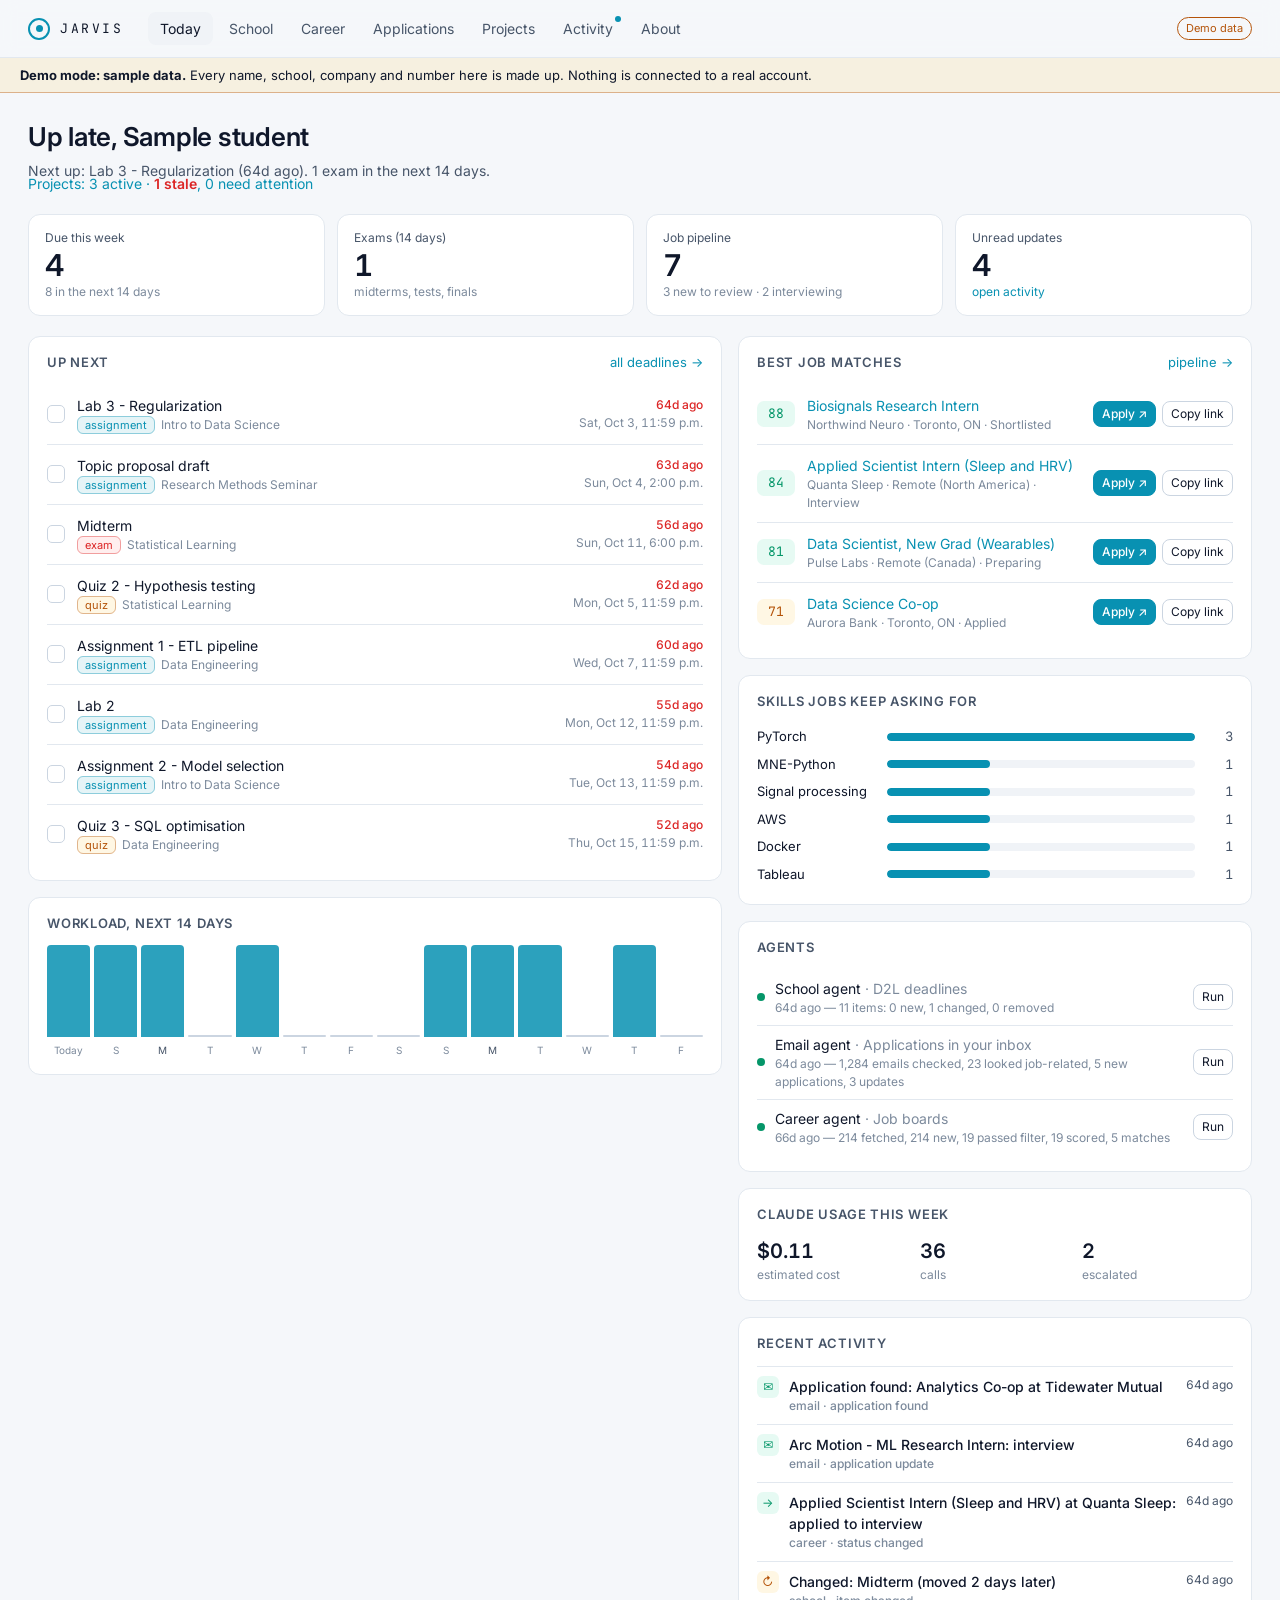
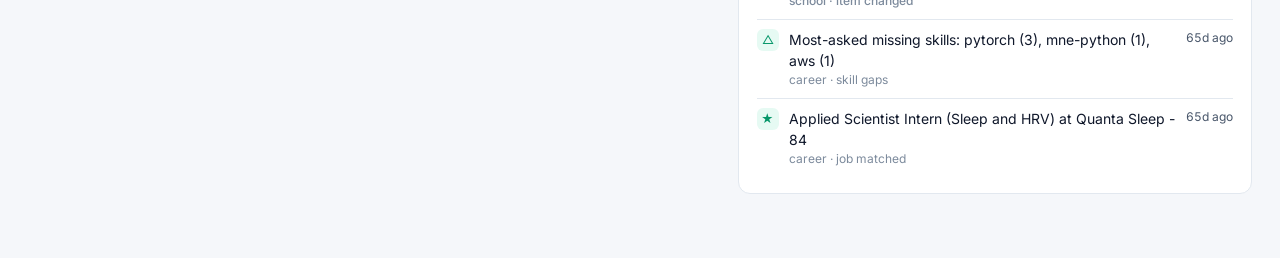
==== index.html @ 1d3941e2 "Update sample dashboard" ====
<!doctype html>
<html lang="en">
  <head>
    <meta charset="UTF-8" />
    <meta name="viewport" content="width=device-width, initial-scale=1.0" />
    <meta name="theme-color" content="#0b0f14" />
    <title>Jarvis</title>
    <link rel="icon" href="data:image/svg+xml,<svg xmlns='http://www.w3.org/2000/svg' viewBox='0 0 32 32'><circle cx='16' cy='16' r='11' fill='none' stroke='%2322d3ee' stroke-width='3'/><circle cx='16' cy='16' r='4' fill='%2322d3ee'/></svg>" />
    <link rel="preconnect" href="https://fonts.googleapis.com" />
    <link href="https://fonts.googleapis.com/css2?family=Inter:wght@400;500;600&family=JetBrains+Mono:wght@500&display=swap" rel="stylesheet" />
    <script type="module" crossorigin src="./assets/index-CRxg2Cxl.js"></script>
    <link rel="stylesheet" crossorigin href="./assets/index-DMYmzugY.css">
  </head>
  <body>
    <div id="root"></div>
  </body>
</html>
---- assets/index-DMYmzugY.css ----
:root{--bg: #0b0f14;--panel: #111821;--panel-2: #16202b;--line: #1f2b38;--line-strong: #2c3b4c;--ink: #e6edf3;--ink-2: #9fb0c2;--ink-3: #6b7d90;--accent: #22d3ee;--accent-ink: #0b0f14;--accent-soft: rgba(34, 211, 238, .12);--good: #34d399;--warn: #fbbf24;--bad: #f87171;--idea: #60a5fa;--proj-active: var(--good);--proj-paused: var(--warn);--proj-stale: var(--bad);--proj-idea: var(--idea);--proj-done: var(--ink-3);--hm0: var(--line);--hm1: color-mix(in srgb, var(--accent) 28%, var(--panel-2));--hm2: color-mix(in srgb, var(--accent) 50%, var(--panel-2));--hm3: color-mix(in srgb, var(--accent) 75%, var(--panel-2));--hm4: var(--accent);--good-soft: rgba(52, 211, 153, .12);--warn-soft: rgba(251, 191, 36, .12);--bad-soft: rgba(248, 113, 113, .12);--radius: 12px;--mono: "JetBrains Mono", ui-monospace, monospace;--series-openai: #3987e5;--series-xai: #d95926;--series-claude: #199e70;color-scheme:dark}@media (prefers-color-scheme: light){:root{--bg: #f5f7fa;--panel: #ffffff;--panel-2: #f0f3f7;--line: #e2e8ef;--line-strong: #cbd5e1;--ink: #0f172a;--ink-2: #475569;--ink-3: #7c8a9c;--accent: #0891b2;--accent-ink: #ffffff;--accent-soft: rgba(8, 145, 178, .1);--good: #059669;--warn: #b45309;--bad: #dc2626;--idea: #2563eb;--series-openai: #2a78d6;--series-xai: #eb6834;--series-claude: #1baf7a;color-scheme:light}}*{box-sizing:border-box}html,body{margin:0;background:var(--bg);color:var(--ink)}body{font:14px/1.5 Inter,system-ui,-apple-system,Segoe UI,sans-serif;-webkit-font-smoothing:antialiased}a{color:var(--accent);text-decoration:none}a:hover{text-decoration:underline}button{font:inherit;cursor:pointer}.topbar{position:sticky;top:0;z-index:10;display:flex;align-items:center;gap:24px;padding:12px 28px;background:color-mix(in srgb,var(--bg) 88%,transparent);-webkit-backdrop-filter:blur(8px);backdrop-filter:blur(8px);border-bottom:1px solid var(--line)}.brand{display:flex;align-items:center;gap:10px;font-family:var(--mono);letter-spacing:.2em;font-size:13px}.brand-core{width:22px;height:22px;border-radius:50%;border:2px solid var(--accent);display:grid;place-items:center}.brand-core:after{content:"";width:7px;height:7px;border-radius:50%;background:var(--accent)}.brand-core.busy{animation:pulse 1.1s ease-in-out infinite}@keyframes pulse{50%{box-shadow:0 0 0 6px var(--accent-soft)}}@media (prefers-reduced-motion: reduce){.brand-core.busy{animation:none}}.nav{display:flex;gap:4px}.nav button{background:none;border:0;color:var(--ink-2);padding:6px 12px;border-radius:8px;position:relative}.nav button:hover,.nav button.active{color:var(--ink);background:var(--panel-2)}.nav .dot{position:absolute;top:4px;right:4px;width:6px;height:6px;border-radius:50%;background:var(--accent)}.spacer{flex:1}.pill{font-size:11px;padding:2px 8px;border-radius:999px;border:1px solid var(--line-strong);color:var(--ink-2)}.pill.demo{border-color:var(--warn);color:var(--warn)}.btn{border:1px solid var(--line-strong);background:var(--panel);color:var(--ink);padding:6px 12px;border-radius:8px;display:inline-flex;align-items:center;gap:6px}.btn:hover{border-color:var(--accent)}.btn.primary{background:var(--accent);color:var(--accent-ink);border-color:var(--accent);font-weight:500}.btn:disabled{opacity:.5;cursor:progress}.btn.sm{padding:3px 8px;font-size:12px}main{max-width:1280px;margin:0 auto;padding:24px 28px 64px}.hello h1{font-size:26px;font-weight:600;margin:0;letter-spacing:-.01em}.hello p{margin:4px 0 0;color:var(--ink-2)}.stats{display:grid;grid-template-columns:repeat(4,1fr);gap:12px;margin:20px 0}.grid{display:grid;grid-template-columns:minmax(0,1.35fr) minmax(0,1fr);gap:16px;align-items:start}.col{display:flex;flex-direction:column;gap:16px}.card{background:var(--panel);border:1px solid var(--line);border-radius:var(--radius);padding:16px 18px}.card h2{font-size:13px;font-weight:600;margin:0 0 12px;color:var(--ink-2);text-transform:uppercase;letter-spacing:.06em;display:flex;align-items:center;gap:8px}.card h2 .right{margin-left:auto;text-transform:none;letter-spacing:0;font-weight:400}.stat{padding:14px 16px}.stat .label{color:var(--ink-2);font-size:12px}.stat .value{font-size:30px;font-weight:600;letter-spacing:-.02em;line-height:1.2;font-variant-numeric:tabular-nums}.stat .sub{color:var(--ink-3);font-size:12px}.usage{display:grid;grid-template-columns:repeat(3,1fr);gap:12px}.usage .value{font-size:20px;font-weight:600;font-variant-numeric:tabular-nums}.usage .label,.usage+.sub{color:var(--ink-3);font-size:12px}.usage+.sub{margin-top:8px}.list{display:flex;flex-direction:column}.row{display:flex;align-items:center;gap:12px;padding:10px 0;border-top:1px solid var(--line)}.row:first-child{border-top:0}.row .main{flex:1;min-width:0}.row .title{white-space:nowrap;overflow:hidden;text-overflow:ellipsis}.row .meta{color:var(--ink-3);font-size:12px}.row.done .title{text-decoration:line-through;color:var(--ink-3)}.when{text-align:right;font-size:12px;color:var(--ink-2);white-space:nowrap;font-variant-numeric:tabular-nums}.when.today,.when.overdue{color:var(--bad);font-weight:500}.when.soon{color:var(--warn)}.badge{font-size:11px;padding:1px 7px;border-radius:6px;background:var(--panel-2);color:var(--ink-2);border:1px solid var(--line);white-space:nowrap}.badge.k-exam{color:var(--bad);border-color:color-mix(in srgb,var(--bad) 40%,transparent);background:var(--bad-soft)}.badge.k-quiz{color:var(--warn);border-color:color-mix(in srgb,var(--warn) 40%,transparent);background:var(--warn-soft)}.badge.k-released{color:var(--ink-2);border-style:dashed}.badge.k-assignment{color:var(--accent);border-color:color-mix(in srgb,var(--accent) 40%,transparent);background:var(--accent-soft)}.check{width:18px;height:18px;border-radius:5px;border:1.5px solid var(--line-strong);background:none;display:grid;place-items:center;padding:0;color:var(--accent-ink);flex:none}.check.on{background:var(--accent);border-color:var(--accent)}.check.on:after{content:"✓";font-size:12px;line-height:1}.score{font-family:var(--mono);font-size:13px;width:38px;height:26px;border-radius:7px;display:grid;place-items:center;flex:none}.score.hi{background:var(--good-soft);color:var(--good)}.score.mid{background:var(--warn-soft);color:var(--warn)}.score.lo{background:var(--panel-2);color:var(--ink-3)}.empty{color:var(--ink-3);padding:12px 0;font-size:13px}.load{display:grid;grid-template-columns:repeat(14,1fr);gap:4px;align-items:end;height:92px}.load .bar-wrap{position:relative;height:100%;display:flex;flex-direction:column;justify-content:flex-end;align-items:stretch}.load .bar{background:var(--accent);border-radius:4px 4px 0 0;min-height:0;opacity:.85}.load .bar-wrap:hover .bar{opacity:1}.load .zero{height:2px;background:var(--line-strong);border-radius:2px}.load-axis{display:grid;grid-template-columns:repeat(14,1fr);gap:4px;margin-top:6px;font-size:10px;color:var(--ink-3);text-align:center}.load-axis .wk{color:var(--ink-2)}.tip{position:absolute;bottom:calc(100% + 6px);left:50%;transform:translate(-50%);background:var(--ink);color:var(--bg);font-size:11px;padding:3px 7px;border-radius:6px;white-space:nowrap;pointer-events:none;opacity:0;transition:opacity .1s;z-index:5}.bar-wrap:hover .tip,.hbar:hover .tip{opacity:1}.hbar{position:relative;display:grid;grid-template-columns:120px 1fr 28px;align-items:center;gap:10px;padding:4px 0;font-size:13px}.hbar .name{color:var(--ink);overflow:hidden;text-overflow:ellipsis;white-space:nowrap}.hbar .track{height:8px;background:var(--panel-2);border-radius:4px;overflow:hidden}.hbar .fill{height:100%;background:var(--accent);border-radius:4px}.hbar .n{color:var(--ink-2);text-align:right;font-variant-numeric:tabular-nums}.agent{display:flex;align-items:center;gap:10px;padding:8px 0;border-top:1px solid var(--line)}.agent:first-of-type{border-top:0}.status-dot{width:8px;height:8px;border-radius:50%;flex:none}.status-dot.ok{background:var(--good)}.status-dot.fail{background:var(--bad)}.status-dot.never{background:var(--ink-3)}.setup li{margin:6px 0;color:var(--ink-2)}.setup li.ok{color:var(--ink-3);text-decoration:line-through}.setup code,code{font-family:var(--mono);font-size:12px;background:var(--panel-2);padding:1px 5px;border-radius:5px}.event{display:grid;grid-template-columns:22px 1fr auto;gap:10px;align-items:start;padding:9px 0;border-top:1px solid var(--line)}.event:first-child{border-top:0}.event .ico{width:22px;height:22px;border-radius:6px;display:grid;place-items:center;font-size:12px;background:var(--panel-2);color:var(--ink-2)}.event .ico.school{color:var(--accent);background:var(--accent-soft)}.event .ico.career{color:var(--good);background:var(--good-soft)}.event .ico.warn{color:var(--warn);background:var(--warn-soft)}.event.unread .text{font-weight:500}.event .text{min-width:0}.event .sub{color:var(--ink-3);font-size:12px}.toolbar{display:flex;align-items:center;gap:8px;margin-bottom:16px;flex-wrap:wrap}.chip{border:1px solid var(--line-strong);background:none;color:var(--ink-2);border-radius:999px;padding:3px 10px;font-size:12px}.chip.on{background:var(--accent-soft);color:var(--accent);border-color:var(--accent)}.week{margin-bottom:18px}.code{font-size:11px;font-weight:600;font-variant-numeric:tabular-nums;color:var(--ink-2);background:var(--panel-2);border:1px solid var(--line);border-radius:5px;padding:0 5px;margin-right:6px;vertical-align:1px}.course h3{font-size:15px;font-weight:600;margin:0;color:var(--ink)}.course .subtitle{color:var(--ink-3);font-size:12px;margin:0 0 8px}.course,.campus,.settings{margin-bottom:16px}.course-head{display:flex;align-items:flex-start;justify-content:space-between;gap:12px}.course-stats{text-align:right;font-size:12px;color:var(--ink-2);font-variant-numeric:tabular-nums;white-space:nowrap}.course-stats b{color:var(--ink);font-size:14px}.course h4{font-size:11px;font-weight:600;text-transform:uppercase;letter-spacing:.06em;color:var(--ink-3);margin:14px 0 2px}.muted{color:var(--ink-3)}.syllabus{font-size:12px;margin:8px 0 4px;display:flex;flex-direction:column;gap:6px}.syllabus .components{display:flex;flex-wrap:wrap;gap:6px}.comp{border:1px solid var(--line);border-radius:6px;padding:1px 7px;color:var(--ink-2);font-variant-numeric:tabular-nums}.comp.ok{color:var(--good);border-color:color-mix(in srgb,var(--good) 35%,transparent)}.comp.warn{color:var(--warn);border-color:color-mix(in srgb,var(--warn) 40%,transparent);background:var(--warn-soft)}.syllabus.missing{flex-direction:row;flex-wrap:wrap;align-items:center;justify-content:space-between;gap:8px;padding:8px 10px;border:1px dashed var(--line-strong);border-radius:8px;color:var(--ink-2)}.syllabus .actions{display:flex;flex-wrap:wrap;gap:6px;align-items:center}.syllabus .actions.pick{flex:1 1 100%}.syllabus .actions input{flex:1;min-width:0;padding:4px 8px;border:1px solid var(--line-strong);border-radius:6px;background:var(--panel);color:var(--ink);font:inherit}.collapse{background:none;border:0;padding:0;color:var(--ink-2);font-size:13px;font-weight:600;text-transform:uppercase;letter-spacing:.06em;cursor:pointer;display:flex;gap:8px;align-items:center;width:100%;text-align:left}.collapse .count{text-transform:none;letter-spacing:0;font-weight:400;color:var(--ink-3);margin-left:auto}.campus .list{margin-top:10px}.setting-row{display:flex;align-items:center;gap:12px;padding:6px 0;border-top:1px solid var(--line);font-size:13px}.setting-row:first-of-type{border-top:0}.setting-row .name{flex:1;min-width:0;overflow:hidden;text-overflow:ellipsis;white-space:nowrap}.setting-row select{background:var(--panel);color:var(--ink);border:1px solid var(--line-strong);border-radius:6px;padding:2px 4px;font:inherit}.course .progress{color:var(--ink-2);font-size:12px;margin:-4px 0 8px;font-variant-numeric:tabular-nums}.weight{font-size:11px;font-weight:600;color:var(--ink-2);font-variant-numeric:tabular-nums;margin-left:4px}.graded{font-size:11px;color:var(--good);font-weight:600;margin-left:6px;font-variant-numeric:tabular-nums}button.link{background:none;border:0;padding:0;margin-left:8px;color:var(--accent);font-size:12px;cursor:pointer}.grade-editor{display:flex;flex-wrap:wrap;align-items:center;gap:8px 12px;margin-top:8px;font-size:12px;color:var(--ink-2)}.grade-editor input[inputmode]{width:56px;padding:2px 6px;border:1px solid var(--line-strong);border-radius:6px;background:var(--panel);color:var(--ink);font:inherit}.row.editing .title{white-space:normal}.week h3{font-size:12px;font-weight:600;color:var(--ink-3);text-transform:uppercase;letter-spacing:.06em;margin:0 0 6px}.board{display:grid;grid-auto-flow:column;grid-auto-columns:minmax(200px,1fr);gap:10px;overflow-x:auto;padding-bottom:8px}main.wide{max-width:1480px}.lane{background:var(--panel);border:1px solid var(--line);border-radius:var(--radius);padding:10px;min-height:240px;display:flex;flex-direction:column;gap:8px}.lane.over{border-color:var(--accent);background:var(--accent-soft)}.lane h3{margin:2px 4px 4px;font-size:12px;text-transform:uppercase;letter-spacing:.06em;color:var(--ink-2);display:flex;justify-content:space-between}.jcard{background:var(--panel-2);border:1px solid var(--line);border-radius:10px;padding:10px 12px;cursor:grab}.jcard:hover{border-color:var(--line-strong)}.jcard.dragging{opacity:.4}.jcard .top{display:flex;gap:10px;align-items:flex-start}.jcard .t{font-weight:500;line-height:1.3}.jcard .c{color:var(--ink-2);font-size:12px}.jcard .why{color:var(--ink-2);font-size:12px;margin:8px 0 6px}.skills{display:flex;flex-wrap:wrap;gap:4px}.skill{font-size:11px;padding:1px 6px;border-radius:5px}.skill.have{background:var(--good-soft);color:var(--good)}.skill.miss{background:var(--bad-soft);color:var(--bad)}.jcard select{margin-top:8px;width:100%;background:var(--panel);color:var(--ink);border:1px solid var(--line);border-radius:6px;padding:3px 6px;font:inherit;font-size:12px}.fit{font-size:11px;color:var(--ink-3)}.scout-grid{display:grid;grid-template-columns:repeat(auto-fill,minmax(280px,1fr));gap:12px}.scard{background:var(--panel-2);border:1px solid var(--line);border-radius:10px;padding:12px 14px;display:flex;flex-direction:column;gap:8px}.scard .top{display:flex;gap:10px;align-items:flex-start}.scard .t{font-weight:500;line-height:1.3}.scard .c,.scard .why{color:var(--ink-2);font-size:12px}.s-facts{display:flex;flex-direction:column;gap:2px;font-size:12px;color:var(--ink-3)}.s-proscons{display:flex;flex-wrap:wrap;gap:4px}.effort{font-size:11px;padding:1px 6px;border-radius:5px;background:var(--panel);border:1px solid var(--line);width:fit-content}.s-actions{display:flex;gap:6px;flex-wrap:wrap;margin-top:2px}.applied-note{font-size:12px;color:var(--warn);background:var(--warn-soft);border-radius:6px;padding:4px 8px;margin:2px 0}.jcard-actions{display:flex;gap:6px;flex-wrap:wrap;margin-top:4px}.link-actions{display:flex;gap:6px;flex-shrink:0}.row .link-actions{margin-left:auto}.jcard .link-actions,.scard .link-actions{margin-top:8px;width:100%}.toast{position:fixed;bottom:20px;right:20px;background:var(--panel);border:1px solid var(--line-strong);border-left:3px solid var(--accent);padding:10px 14px;border-radius:10px;max-width:380px;font-size:13px;box-shadow:0 10px 30px #00000059;z-index:50}.toast.err{border-left-color:var(--bad)}@media (max-width: 1000px){.grid{grid-template-columns:minmax(0,1fr)}.stats{grid-template-columns:repeat(2,1fr)}}@media (max-width: 640px){.topbar{padding:10px 16px;gap:12px;flex-wrap:wrap}.nav{order:3;width:100%;flex-wrap:wrap;row-gap:4px}.nav button{padding:6px 9px;font-size:13px}main{padding:16px}.course-head{flex-direction:column;gap:4px}.course-stats{text-align:left;display:flex;gap:12px;flex-wrap:wrap}.row .title{white-space:normal;overflow-wrap:anywhere}.when{font-size:11px}.hbar{grid-template-columns:90px 1fr 24px}.row{flex-wrap:wrap}.row .link-actions{margin-left:0;width:100%}.dev-chat{height:56vh}.dev-chat-msg{max-width:88%}.dev-chat-input{flex-direction:column;align-items:stretch}}.badge.st-applied{color:var(--ink-2)}.badge.st-interview,.badge.st-offer{color:var(--good);background:var(--good-soft);border-color:color-mix(in srgb,var(--good) 40%,transparent)}.badge.st-rejected{color:var(--bad);background:var(--bad-soft);border-color:color-mix(in srgb,var(--bad) 40%,transparent)}.badge.st-assessment,.badge.st-pending{color:var(--warn);background:var(--warn-soft);border-color:color-mix(in srgb,var(--warn) 40%,transparent)}.badge.st-in_progress{color:var(--accent);background:var(--accent-soft);border-color:color-mix(in srgb,var(--accent) 40%,transparent)}.badge.st-done{color:var(--good);background:var(--good-soft);border-color:color-mix(in srgb,var(--good) 40%,transparent)}.badge.st-declined{color:var(--ink-3);border-style:dashed}.dev-chat-notice{border-color:var(--warn);margin-bottom:16px}.dev-chat-notice h2{color:var(--warn);text-transform:none;letter-spacing:0;font-size:15px}.dev-chat-notice p{margin:6px 0 0}.dev-chat{display:flex;flex-direction:column;height:62vh;min-height:360px}.dev-chat-history{flex:1;overflow-y:auto;display:flex;flex-direction:column;gap:12px;padding:2px 2px 10px}.dev-chat-msg{align-self:flex-end;max-width:min(70%,640px);display:flex;flex-direction:column;gap:4px;align-items:flex-end}.dev-chat-bubble{background:var(--accent-soft);border:1px solid color-mix(in srgb,var(--accent) 35%,transparent);border-radius:12px 12px 2px;padding:10px 14px;white-space:pre-wrap;overflow-wrap:anywhere}.dev-chat-meta{display:flex;gap:8px;align-items:center;font-size:11px;color:var(--ink-3)}.dev-chat-resolution{font-style:italic}.dev-chat-resolution code{font-style:normal;background:var(--panel-2);border-radius:4px;padding:0 4px}.dev-chat-input{display:flex;gap:8px;align-items:flex-end;border-top:1px solid var(--line);padding-top:12px;margin-top:8px}.dev-chat-input textarea{flex:1;resize:vertical;background:var(--panel-2);color:var(--ink);border:1px solid var(--line-strong);border-radius:8px;padding:10px 12px;font:inherit;min-height:44px}.dev-chat-input textarea:focus{outline:none;border-color:var(--accent)}.tag-email{font-size:11px;color:var(--ink-3)}.ai-usage-stats{grid-template-columns:repeat(auto-fit,minmax(160px,1fr))}.ai-usage-notice{border-color:var(--line-strong);color:var(--ink-2);font-size:13px;margin-bottom:16px}.ai-usage-notice b{color:var(--ink)}.budget-track{position:relative;height:10px;background:var(--panel-2);border-radius:5px;overflow:visible}.budget-fill{height:100%;border-radius:5px;transition:width .2s}.budget-fill.good{background:var(--good)}.budget-fill.warn{background:var(--warn)}.budget-fill.bad{background:var(--bad)}.budget-warn-mark{position:absolute;top:-3px;bottom:-3px;width:2px;background:var(--ink-3)}.budget-row{display:flex;justify-content:space-between;align-items:center;margin-top:10px;font-size:13px}.usage-chart-clip{overflow-x:hidden;padding-top:32px;margin-top:-32px}.usage-chart{display:grid;grid-template-columns:repeat(30,1fr);gap:2px;align-items:end;height:92px}.usage-chart .bar-wrap{position:relative;height:100%;display:flex;flex-direction:column;justify-content:flex-end;align-items:stretch}.usage-chart .bar{background:var(--accent);border-radius:2px 2px 0 0;min-height:0;opacity:.85}.usage-chart .bar-wrap:hover .bar{opacity:1}.usage-chart .zero{height:2px;background:var(--line-strong);border-radius:2px}.usage-chart-axis{display:flex;justify-content:space-between;margin-top:6px;font-size:10px;color:var(--ink-3)}.usage-table{width:100%;border-collapse:collapse;font-size:13px}.usage-table th{text-align:left;font-weight:500;color:var(--ink-3);font-size:11px;text-transform:uppercase;letter-spacing:.04em;padding:0 8px 6px 0;border-bottom:1px solid var(--line)}.usage-table th:not(:first-child),.usage-table td:not(:first-child){text-align:right}.usage-table td{padding:7px 8px 7px 0;border-bottom:1px solid var(--line);font-variant-numeric:tabular-nums}.usage-table tr:last-child td{border-bottom:none}.ai-lab-notice{border-color:var(--line-strong);margin-bottom:16px}.ai-lab-notice h2{color:var(--ink);text-transform:none;letter-spacing:0;font-size:15px}.ai-lab-notice p{margin:6px 0 0;color:var(--ink-2)}.ai-lab-providers{margin-bottom:16px}.ai-lab-provider-row{display:flex;gap:8px;flex-wrap:wrap}.ai-lab-provider-pill{display:flex;align-items:center;gap:2px;background:var(--panel-2);color:var(--ink);border:1px solid var(--line-strong);border-radius:999px;padding:6px 12px;font:inherit;font-size:13px;cursor:pointer}.ai-lab-provider-pill:hover:not(.disabled){border-color:var(--pill-color, var(--accent))}.ai-lab-provider-pill.active{border-color:var(--pill-color, var(--accent));background:color-mix(in srgb,var(--pill-color, var(--accent)) 14%,var(--panel-2))}.ai-lab-provider-pill.disabled{opacity:.55;cursor:not-allowed}.ai-lab-chat{display:flex;flex-direction:column;height:58vh;min-height:360px}.ai-lab-history{flex:1;overflow-y:auto;display:flex;flex-direction:column;gap:14px;padding:2px 2px 10px}.ai-lab-turn{display:flex;flex-direction:column;gap:8px}.ai-lab-msg{max-width:min(78%,680px);display:flex;flex-direction:column;gap:4px}.ai-lab-msg.user{align-self:flex-end;align-items:flex-end}.ai-lab-msg.assistant{align-self:flex-start;align-items:flex-start}.ai-lab-msg-label{display:flex;align-items:center;font-size:11px;color:var(--ink-3)}.ai-lab-bubble{border-radius:12px;padding:10px 14px;white-space:pre-wrap;overflow-wrap:anywhere;font-size:13px}.ai-lab-msg.user .ai-lab-bubble{background:var(--accent-soft);border:1px solid color-mix(in srgb,var(--accent) 35%,transparent);border-radius:12px 12px 2px}.ai-lab-msg.assistant .ai-lab-bubble{background:var(--panel-2);border:1px solid var(--line);border-radius:12px 12px 12px 2px}.ai-lab-bubble.pending{color:var(--ink-3);font-style:italic}.ai-lab-bubble.error{color:var(--bad);background:var(--bad-soft);border-color:color-mix(in srgb,var(--bad) 40%,transparent)}.ai-lab-input{display:flex;gap:8px;align-items:flex-end;border-top:1px solid var(--line);padding-top:12px;margin-top:8px}.ai-lab-input textarea{flex:1;resize:vertical;background:var(--panel-2);color:var(--ink);border:1px solid var(--line-strong);border-radius:8px;padding:10px 12px;font:inherit;min-height:44px}.ai-lab-input textarea:focus{outline:none;border-color:var(--accent)}.ai-lab-input textarea:disabled{opacity:.6}.ai-lab-input-actions{display:flex;flex-direction:column;gap:6px}@media (max-width: 640px){.ai-lab-chat{height:56vh}.ai-lab-msg{max-width:92%}.ai-lab-input{flex-direction:column;align-items:stretch}.ai-lab-provider-row{gap:6px}}.series-dot{display:inline-block;width:8px;height:8px;border-radius:50%;margin-right:7px}.projects-line{margin:-8px 0 16px;color:var(--ink-2);font-size:14px}.projects-line a{color:var(--accent)}.project-grid{display:grid;grid-template-columns:repeat(auto-fill,minmax(320px,1fr));gap:12px}.project{display:flex;flex-direction:column;gap:10px}.project.dim{opacity:.6}.project-head{display:flex;align-items:center;justify-content:space-between;gap:8px}.project-head h2{margin:0;text-transform:none;letter-spacing:0;font-size:16px;color:var(--ink)}.project-desc{margin:0;color:var(--ink-2);font-size:14px}.project-meta{display:flex;flex-wrap:wrap;gap:4px 12px;font-size:12px;color:var(--ink-3)}.project-commit{font-size:13px;color:var(--ink-2);font-style:italic;overflow-wrap:anywhere}.project-warnings{display:flex;flex-wrap:wrap;gap:6px}.project-warnings .pill.bad{border-color:var(--bad);color:var(--bad)}.project-warnings .pill.warn{border-color:var(--warn);color:var(--warn)}.project-tasks ol{margin:4px 0 0;padding-left:20px;font-size:14px}.project-tasks li{margin-bottom:4px}.project-controls{display:flex;flex-wrap:wrap;gap:12px;font-size:13px;color:var(--ink-2)}.project-controls select{margin-left:4px;background:var(--panel);color:var(--ink);border:1px solid var(--line-strong);border-radius:8px;padding:2px 6px}.project-actions{display:flex;flex-wrap:wrap;gap:8px;margin-top:auto}.project{border-left:4px solid var(--c, var(--line-strong))}.project[data-color=active],.project-detail[data-color=active]{--c: var(--proj-active)}.project[data-color=paused],.project-detail[data-color=paused]{--c: var(--proj-paused)}.project[data-color=stale],.project-detail[data-color=stale]{--c: var(--proj-stale)}.project[data-color=idea],.project-detail[data-color=idea]{--c: var(--proj-idea)}.project[data-color=done],.project-detail[data-color=done]{--c: var(--proj-done)}.pill.proj{color:var(--c, var(--ink-2));border-color:color-mix(in srgb,var(--c, var(--line-strong)) 45%,transparent);background:color-mix(in srgb,var(--c, var(--line-strong)) 12%,transparent)}.proj-active{--c: var(--proj-active)}.proj-paused{--c: var(--proj-paused)}.proj-stale{--c: var(--proj-stale)}.proj-idea{--c: var(--proj-idea)}.proj-done{--c: var(--proj-done)}.proj-stale-text{color:var(--proj-stale);font-weight:600}.project-badges{display:inline-flex;gap:6px;align-items:center;flex-wrap:wrap}.prio{font-size:11px;font-weight:700;padding:1px 7px;border-radius:6px;border:1px solid var(--line-strong);color:var(--ink-3)}.prio.p1{background:var(--accent);border-color:var(--accent);color:var(--accent-ink)}.prio.p2{color:var(--accent);border-color:color-mix(in srgb,var(--accent) 50%,transparent)}.project h2 a{color:var(--ink)}.project h2 a:hover{color:var(--accent)}.project{cursor:pointer}.project-detail{display:flex;flex-direction:column;gap:12px}.project-detail .back{align-self:flex-start}.detail-head{border-left:4px solid var(--c, var(--line-strong));display:flex;flex-direction:column;gap:10px}.detail-head h1{margin:0;font-size:24px;letter-spacing:-.01em}.detail-head .project-head{flex-wrap:wrap}.detail-path{display:flex;gap:8px;align-items:center;flex-wrap:wrap;font-size:12px;color:var(--ink-2)}.detail-path code{font-family:var(--mono);overflow-wrap:anywhere}.detail-tiles{grid-template-columns:repeat(4,1fr);margin:0}.stat .value.small{font-size:16px;font-weight:600}.detail-block{display:flex;flex-direction:column;gap:8px}.detail-block h2{margin:0;font-size:14px;text-transform:none;letter-spacing:0;color:var(--ink)}.detail-block .label{color:var(--ink-3);font-size:12px}.detail-two{display:grid;grid-template-columns:1fr 1fr;gap:12px}.detail-foot{text-align:center}.chart{width:100%;height:auto;display:block}.hm.l0{fill:var(--hm0);background:var(--hm0)}.hm.l1{fill:var(--hm1);background:var(--hm1)}.hm.l2{fill:var(--hm2);background:var(--hm2)}.hm.l3{fill:var(--hm3);background:var(--hm3)}.hm.l4{fill:var(--hm4);background:var(--hm4)}.heat-legend{display:flex;align-items:center;gap:3px}.heat-legend i{display:inline-block;width:10px;height:10px;border-radius:2px}.bar{fill:var(--accent)}.chart-axis{display:flex;justify-content:space-between;font-size:11px;color:var(--ink-3)}.hbars{list-style:none;padding:0;margin:0;display:flex;flex-direction:column;gap:6px}.hbars li{display:grid;grid-template-columns:minmax(0,1.4fr) 2fr auto;gap:8px;align-items:center;font-size:13px}.hbar-label{overflow:hidden;text-overflow:ellipsis;white-space:nowrap;font-family:var(--mono);font-size:12px;color:var(--ink-2)}.hbar-track{height:8px;background:var(--panel-2);border-radius:4px;overflow:hidden}.hbar-fill{display:block;height:100%;background:var(--accent);border-radius:4px}.hbar-num{font-size:12px;color:var(--ink-3);white-space:nowrap}.commit-list,.file-list{list-style:none;padding:0;margin:0}.commit-list li{padding:8px 0;border-top:1px solid var(--line)}.commit-list li:first-child{border-top:0}.commit-top{display:flex;justify-content:space-between;gap:8px;font-size:12px;color:var(--ink-3)}.commit-subject{font-size:14px;color:var(--ink);overflow-wrap:anywhere}.commit-files{font-size:12px;color:var(--ink-3);font-family:var(--mono);overflow-wrap:anywhere}.task-list{margin:0;padding-left:20px;font-size:14px}.task-list li{margin-bottom:4px}.file-list li{font-family:var(--mono);font-size:12px;padding:2px 0;overflow-wrap:anywhere}@media (max-width: 720px){.detail-tiles{grid-template-columns:repeat(2,1fr)}.detail-two{grid-template-columns:1fr}.hbars li{grid-template-columns:minmax(0,1fr) auto}.hbars .hbar-track{grid-column:1 / -1;grid-row:2}.detail-head h1{font-size:20px}}.heatmap,.weekly{max-width:640px}.sample-banner{background:var(--warn-soft);color:var(--ink);border-bottom:1px solid color-mix(in srgb,var(--warn) 40%,transparent);padding:8px 20px;font-size:13px;line-height:1.4}.about{display:flex;flex-direction:column;gap:14px;max-width:880px}.about-block{display:flex;flex-direction:column;gap:10px}.about-block h2{margin:6px 0 0;font-size:18px;color:var(--ink)}.about-block ul{margin:0;padding-left:20px;display:flex;flex-direction:column;gap:6px;color:var(--ink-2);font-size:14px}.about-grid{display:grid;grid-template-columns:repeat(2,1fr);gap:12px}.about-grid h3{margin:0 0 6px;font-size:15px;color:var(--ink)}.about-grid p{margin:0;color:var(--ink-2);font-size:14px;line-height:1.5}.arch{width:100%;max-width:480px;height:auto;display:block}.arch-box{fill:var(--panel-2);stroke:var(--line-strong);stroke-width:1}.arch-db{fill:var(--accent-soft);stroke:var(--accent)}.arch-title{fill:var(--ink);font-size:14px;font-weight:600;text-anchor:middle}.arch-sub{fill:var(--ink-3);font-size:11px;text-anchor:middle}.arch-line{fill:none;stroke:var(--ink-3);stroke-width:1.5}.arch-arrow{fill:var(--ink-3)}.about-foot{margin-top:6px}@media (max-width: 640px){.about-grid{grid-template-columns:1fr}.sample-banner{padding:8px 16px}}
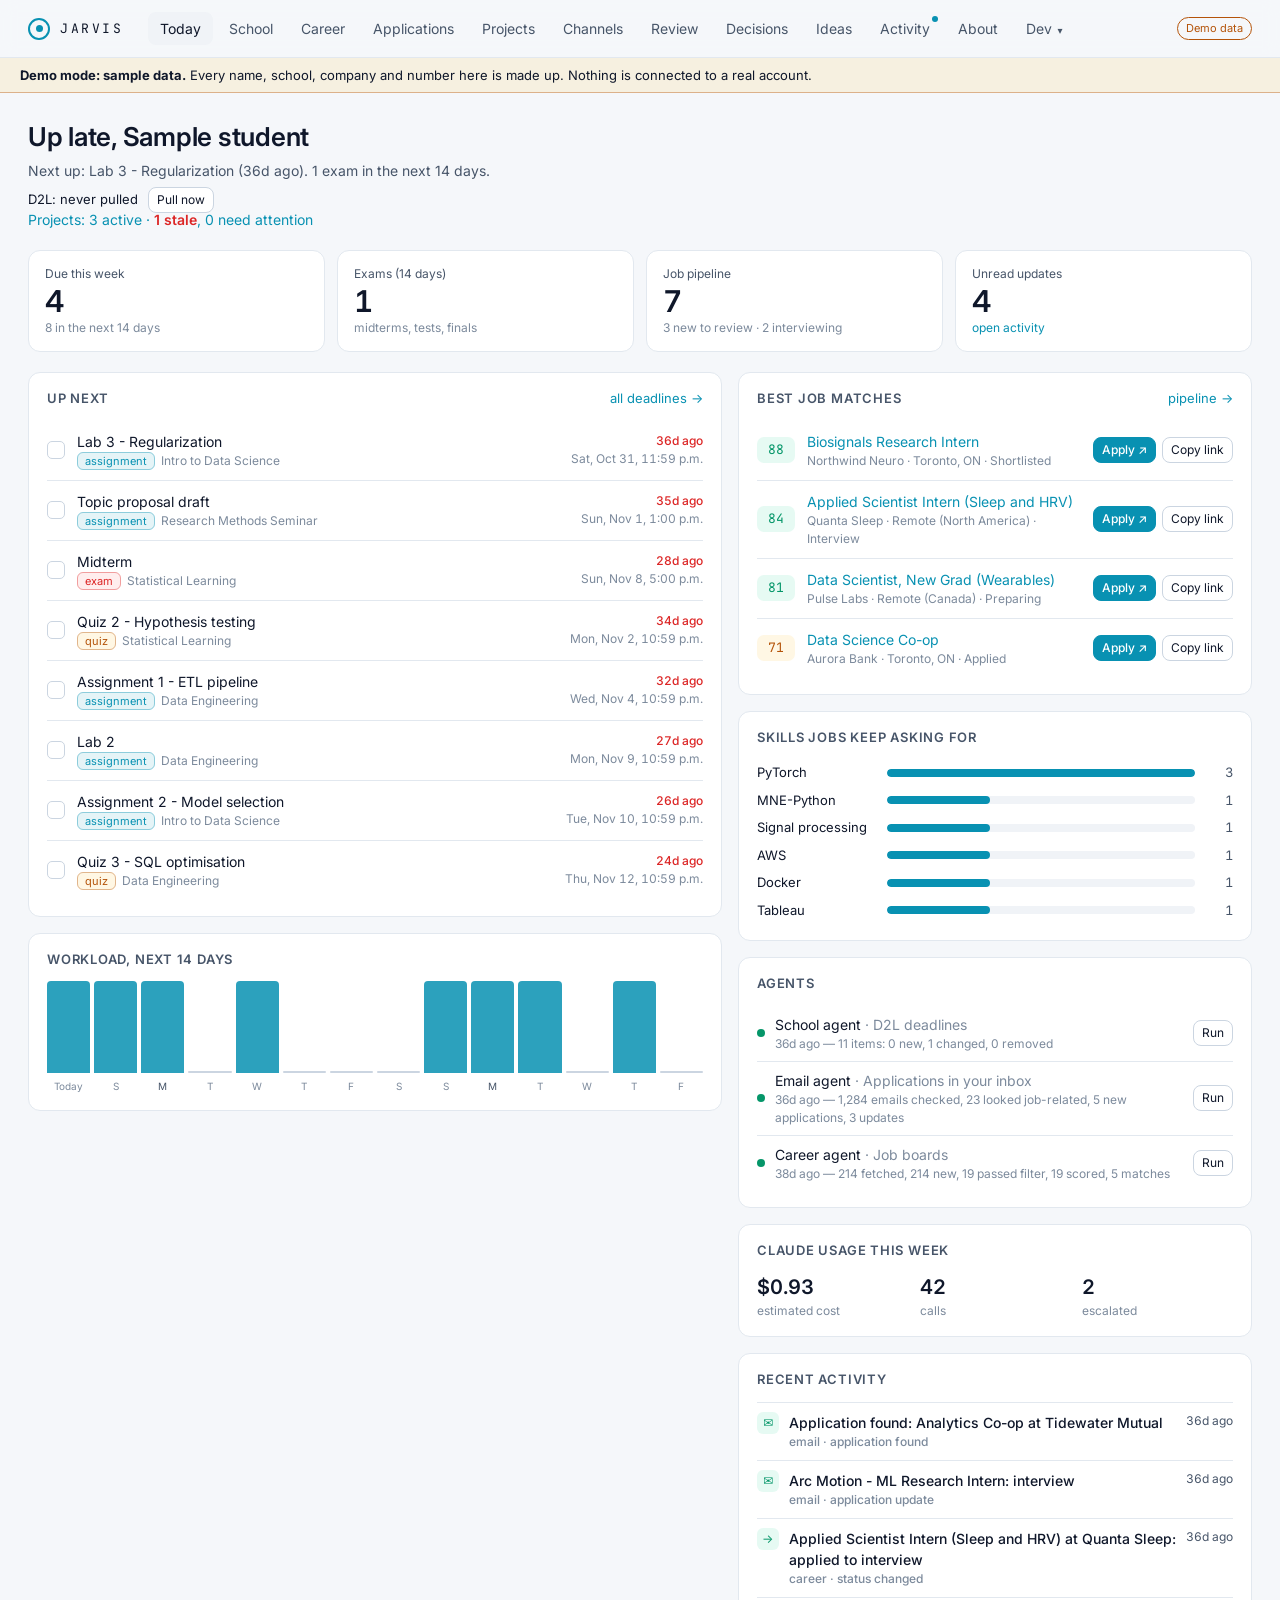
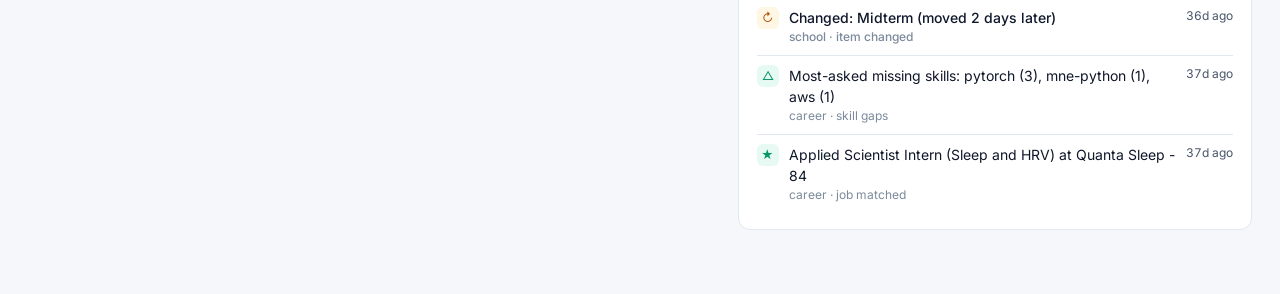
==== commit 934905ad: "Update sample dashboard" ====
--- a/index.html
+++ b/index.html
@@ -2,14 +2,19 @@
 <html lang="en">
   <head>
     <meta charset="UTF-8" />
-    <meta name="viewport" content="width=device-width, initial-scale=1.0" />
+    <meta name="viewport" content="width=device-width, initial-scale=1.0, viewport-fit=cover" />
     <meta name="theme-color" content="#0b0f14" />
+    <!-- "Add to Home Screen" on the iPhone: #training?app=1 opens the Training tab full screen (decision 054) -->
+    <meta name="apple-mobile-web-app-capable" content="yes" />
+    <meta name="mobile-web-app-capable" content="yes" />
+    <meta name="apple-mobile-web-app-status-bar-style" content="black-translucent" />
+    <meta name="apple-mobile-web-app-title" content="Jarvis" />
     <title>Jarvis</title>
     <link rel="icon" href="data:image/svg+xml,<svg xmlns='http://www.w3.org/2000/svg' viewBox='0 0 32 32'><circle cx='16' cy='16' r='11' fill='none' stroke='%2322d3ee' stroke-width='3'/><circle cx='16' cy='16' r='4' fill='%2322d3ee'/></svg>" />
     <link rel="preconnect" href="https://fonts.googleapis.com" />
     <link href="https://fonts.googleapis.com/css2?family=Inter:wght@400;500;600&family=JetBrains+Mono:wght@500&display=swap" rel="stylesheet" />
-    <script type="module" crossorigin src="./assets/index-CRxg2Cxl.js"></script>
-    <link rel="stylesheet" crossorigin href="./assets/index-DMYmzugY.css">
+    <script type="module" crossorigin src="./assets/index-C7lTIBGe.js"></script>
+    <link rel="stylesheet" crossorigin href="./assets/index-Dtv77wLU.css">
   </head>
   <body>
     <div id="root"></div>
--- a/assets/index-Dtv77wLU.css
+++ b/assets/index-Dtv77wLU.css
@@ -0,0 +1 @@
+@import"https://fonts.googleapis.com/css2?family=Fraunces:opsz,wght@9..144,500;9..144,650&family=JetBrains+Mono:wght@400;500&family=Source+Sans+3:wght@400;600;700&display=swap";.ds{--ds-bg: #f7f5f0;--ds-surface: #ffffff;--ds-surface-2: #f1ede5;--ds-fg: #22201c;--ds-muted: #6b655b;--ds-line: #e3ddd2;--ds-accent: #a3541c;--ds-accent-bg: #f6e6d8;--ds-accent-ink: #ffffff;--ds-good: #2f6b45;--ds-good-bg: #e6f2ea;--ds-bad: #9a3b32;--ds-bad-bg: #f8e9e6;--ds-warn: #8a6410;--ds-warn-bg: #f8efd6;--ds-code-bg: #f1ede5;--ds-display: "Fraunces", Georgia, serif;--ds-body: "Source Sans 3", system-ui, -apple-system, "Segoe UI", sans-serif;--ds-mono: "JetBrains Mono", ui-monospace, Consolas, monospace;--ds-radius: 8px;background:var(--ds-bg);color:var(--ds-fg);font-family:var(--ds-body);font-size:16px;line-height:1.5}@media (prefers-color-scheme: dark){:root:not([data-theme=light]) .ds{--ds-bg: #171512;--ds-surface: #211e1a;--ds-surface-2: #29251f;--ds-fg: #ece6dc;--ds-muted: #a39b8e;--ds-line: #38332c;--ds-accent: #e08a4c;--ds-accent-bg: #3a2818;--ds-accent-ink: #171512;--ds-good: #8fd3a5;--ds-good-bg: #1e3326;--ds-bad: #f0948a;--ds-bad-bg: #3a2220;--ds-warn: #e8c26a;--ds-warn-bg: #3a3018;--ds-code-bg: #12100e;color-scheme:dark}}:root[data-theme=dark] .ds{--ds-bg: #171512;--ds-surface: #211e1a;--ds-surface-2: #29251f;--ds-fg: #ece6dc;--ds-muted: #a39b8e;--ds-line: #38332c;--ds-accent: #e08a4c;--ds-accent-bg: #3a2818;--ds-accent-ink: #171512;--ds-good: #8fd3a5;--ds-good-bg: #1e3326;--ds-bad: #f0948a;--ds-bad-bg: #3a2220;--ds-warn: #e8c26a;--ds-warn-bg: #3a3018;--ds-code-bg: #12100e;color-scheme:dark}body.ds{margin:0}.ds *,.ds *:before,.ds *:after{box-sizing:border-box}.ds a{color:var(--ds-accent)}.ds h1{font-family:var(--ds-display);font-weight:650;font-size:2rem;line-height:1.15;margin:0;text-wrap:balance}.ds h2{font-family:var(--ds-display);font-weight:500;font-size:1.35rem;line-height:1.25;margin:28px 0 10px;text-wrap:balance}.ds h3{font-family:var(--ds-body);font-weight:700;font-size:1.05rem;margin:0}.ds code{font-family:var(--ds-mono);font-size:.85em}.ds-wrap{max-width:1100px;margin:0 auto;padding:32px max(16px,env(safe-area-inset-right,0px)) 64px max(16px,env(safe-area-inset-left,0px))}.ds-top{display:flex;justify-content:space-between;align-items:baseline;gap:12px;flex-wrap:wrap}.ds-crumb{color:var(--ds-muted);font-size:.9rem}.ds-lede{color:var(--ds-muted);max-width:70ch;margin:6px 0 14px}.ds-label{font-size:.72rem;letter-spacing:.08em;text-transform:uppercase;color:var(--ds-muted);font-weight:600}.ds-mono{font-family:var(--ds-mono)}.ds-num{font-family:var(--ds-mono);font-size:.9rem;color:var(--ds-accent);font-weight:500}.ds-meta{color:var(--ds-muted);font-size:.88rem}.ds-row{display:flex;gap:8px 14px;align-items:center;flex-wrap:wrap}.ds-scroll{overflow-x:auto}.ds .ds-rec,.ds .rec{background:var(--ds-surface);border:1px solid var(--ds-line);border-left:4px solid var(--ds-accent);border-radius:var(--ds-radius);padding:12px 16px;margin:12px 0}.ds .ds-rec b,.ds .rec b{color:var(--ds-accent)}.ds-pill{display:inline-block;font-size:.72rem;letter-spacing:.06em;text-transform:uppercase;font-weight:600;padding:2px 9px;border-radius:999px;white-space:nowrap;color:var(--ds-muted);background:var(--ds-surface-2)}.ds-pill.open{color:var(--ds-warn);background:var(--ds-warn-bg)}.ds-pill.picked,.ds-pill.approved,.ds-pill.ok{color:var(--ds-good);background:var(--ds-good-bg)}.ds-pill.accent{color:var(--ds-accent);background:var(--ds-accent-bg)}.ds-pill.warn{color:var(--ds-warn);background:var(--ds-warn-bg)}.ds-pill.bad{color:var(--ds-bad);background:var(--ds-bad-bg)}.ds .picked{border-radius:var(--ds-radius);padding:10px 16px;margin:12px 0;background:var(--ds-good-bg);border:1px solid color-mix(in srgb,var(--ds-good) 40%,transparent)}.ds .picked b{color:var(--ds-good)}.ds .picked.pending{background:transparent;border:1px dashed var(--ds-line);color:var(--ds-muted)}.ds .picked span,.ds .picked i{color:var(--ds-muted);font-size:.9rem}.ds .ds-grid,.ds .grid{display:grid;grid-template-columns:repeat(auto-fit,minmax(min(100%,280px),1fr));gap:14px}.ds .card,.ds .ds-card{background:var(--ds-surface);border:1px solid var(--ds-line);border-radius:var(--ds-radius);padding:16px;display:flex;flex-direction:column;gap:10px;min-width:0}.ds .card.recommended,.ds .ds-card.recommended{border-color:var(--ds-accent);box-shadow:0 0 0 1px var(--ds-accent)}.ds .ds-what{color:var(--ds-muted)}.ds ul,.ds ol{margin:0;padding-left:20px}.ds li{margin:3px 0}.ds .pros li::marker{color:var(--ds-good)}.ds .cons li::marker{color:var(--ds-bad)}.ds .pros:before,.ds .cons:before{display:block;margin-left:-20px;font-size:.72rem;letter-spacing:.08em;text-transform:uppercase;font-weight:600}.ds .pros:before{content:"Pros";color:var(--ds-good)}.ds .cons:before{content:"Cons";color:var(--ds-bad)}.ds .cost,.ds .ds-cost{font-size:.9rem;color:var(--ds-muted);border-top:1px solid var(--ds-line);padding-top:8px;margin-top:auto}.ds .ok{color:var(--ds-good)}.ds .warn{color:var(--ds-warn)}.ds .ds-evidence{background:var(--ds-surface-2);border-radius:var(--ds-radius);padding:12px 14px;font-size:.9rem;color:var(--ds-muted);display:flex;flex-direction:column;gap:6px}.ds .ds-evidence strong{color:var(--ds-fg)}.ds table{width:100%;border-collapse:collapse;font-size:.92rem}.ds th,.ds td{text-align:left;vertical-align:top;padding:9px 12px;border-bottom:1px solid var(--ds-line)}.ds th{font-size:.72rem;letter-spacing:.08em;text-transform:uppercase;color:var(--ds-muted);font-weight:600}.ds pre{background:var(--ds-code-bg);border:1px solid var(--ds-line);border-radius:var(--ds-radius);padding:10px 12px;overflow-x:auto;font:13px/1.45 var(--ds-mono);margin:0;white-space:pre-wrap}.ds-tags{display:flex;flex-wrap:wrap;gap:4px 6px}.ds-tag{font-family:var(--ds-mono);font-size:.8rem;padding:1px 6px;border-radius:3px;white-space:nowrap;background:var(--ds-surface-2);color:var(--ds-fg)}.ds-tag.new{background:var(--ds-good-bg);color:var(--ds-good)}.ds-tag.old{background:var(--ds-bad-bg);color:var(--ds-bad)}.ds-tag.kept{background:transparent;color:var(--ds-muted);border:1px solid var(--ds-line)}.ds-warnings{margin:0;padding:8px 12px 8px 28px;font-size:.9rem;color:var(--ds-warn);background:var(--ds-warn-bg);border-radius:var(--ds-radius)}.ds .ds-error{border-radius:var(--ds-radius);padding:10px 16px;margin:12px 0;color:var(--bad);background:var(--bad-soft);border:1px solid var(--bad);white-space:pre-wrap}.ds .warn:is(div){border-radius:var(--ds-radius);padding:10px 16px;margin:12px 0;color:var(--ds-warn);background:var(--ds-warn-bg)}.ds .ds-media{width:100%;border-radius:var(--ds-radius);background:#000;display:block}.ds video.ds-media{aspect-ratio:9 / 16;max-height:520px;object-fit:contain}.ds .ds-btn{font:600 .95rem var(--ds-body);padding:7px 16px;border-radius:var(--ds-radius);cursor:pointer;border:1px solid var(--ds-line);background:var(--ds-surface);color:var(--ds-fg)}.ds .ds-btn:hover{border-color:var(--ds-accent)}.ds .ds-btn.primary{background:var(--ds-accent);border-color:var(--ds-accent);color:var(--ds-accent-ink)}.ds .ds-btn:disabled{opacity:.5;cursor:default}.ds .ds-btn.ds-test{margin-left:auto;border-style:dashed;font-weight:500;font-size:.85rem;color:var(--ds-muted, inherit)}.ds .ds-actions{display:flex;gap:8px;flex-wrap:wrap;align-items:center}.ds textarea{width:100%;min-height:64px;padding:8px 10px;border-radius:var(--ds-radius);border:1px solid var(--ds-line);background:var(--ds-surface);color:var(--ds-fg);font:inherit;font-size:.95rem}.ds .ds-decision{display:grid;grid-template-columns:minmax(0,320px) minmax(0,1fr);gap:18px}.ds .ds-decision>.ds-side{display:flex;flex-direction:column;gap:12px;min-width:0}.ds .ds-day{margin:26px 0 10px;display:flex;gap:10px;align-items:baseline}.ds .ds-day h2{margin:0}.ds .ds-done{opacity:.7}.ds .ds-stats{display:grid;grid-template-columns:repeat(auto-fit,minmax(min(100%,150px),1fr));gap:12px;margin:14px 0}.ds .ds-stat{background:var(--ds-surface);border:1px solid var(--ds-line);border-radius:var(--ds-radius);padding:12px 14px;min-width:0}.ds .ds-stat .ds-value{font-family:var(--ds-display);font-size:1.7rem;font-weight:650;line-height:1.1;margin:2px 0;font-variant-numeric:tabular-nums;overflow-wrap:anywhere}.ds .ds-up{color:var(--ds-good)}.ds .ds-down{color:var(--ds-bad)}.ds .ds-flat{color:var(--ds-muted)}.ds .ds-week{display:flex;flex-direction:column;gap:8px;margin:14px 0}.ds .ds-week-row{display:grid;grid-template-columns:130px repeat(7,minmax(0,1fr));gap:6px;align-items:stretch}.ds .ds-week-day{border-radius:6px;padding:5px 7px;font-size:.8rem;display:flex;flex-direction:column;min-width:0;border:1px solid var(--ds-line);background:var(--ds-surface)}.ds .ds-week-day small{color:var(--ds-muted);white-space:nowrap;overflow:hidden;text-overflow:ellipsis;font-size:.72rem}.ds .ds-week-day.scheduled{background:var(--ds-good-bg);border-color:transparent}.ds .ds-week-day.scheduled b{color:var(--ds-good)}.ds .ds-week-day.waiting{background:var(--ds-accent-bg);border-color:transparent}.ds .ds-week-day.empty{background:var(--ds-warn-bg);border:1px dashed var(--ds-warn)}.ds .ds-week-day.empty b{color:var(--ds-warn)}@media (max-width: 720px){.ds .ds-week-row{grid-template-columns:repeat(7,minmax(0,1fr));gap:3px}.ds .ds-week-row>.ds-label{grid-column:1 / -1}.ds .ds-week-day{padding:4px 3px;font-size:.7rem}.ds .ds-week-day small{display:none}}.ds.ds-embedded{border-radius:12px;padding:20px clamp(14px,3vw,28px) 28px}.ds.ds-modal{width:min(640px,100%);max-height:calc(100vh - 32px);overflow:auto}.ds .ds-modal ul{font-size:.95rem}@media (max-width: 720px){.ds h1{font-size:1.6rem}.ds.ds-embedded{border-radius:0;margin:0 -12px}.ds .ds-decision{grid-template-columns:minmax(0,1fr)}.ds video.ds-media{max-height:70vh}}.ds .ch-cols{display:grid;grid-template-columns:repeat(2,minmax(0,1fr));gap:16px;margin-top:16px;align-items:start}.ds .ch-col{display:flex;flex-direction:column;gap:12px;min-width:0}.ds .ch-handles{gap:4px 12px;flex-wrap:wrap}.ds .ds-scroll table.ch-platforms{table-layout:fixed;min-width:0}.ds .ch-platforms td,.ds .ch-platforms th{text-align:right;padding:6px 8px;white-space:nowrap;overflow:hidden;text-overflow:ellipsis}.ds .ch-platforms td:first-child,.ds .ch-platforms th:first-child{text-align:left}.ds .ch-videos summary{cursor:pointer;font-weight:600;margin:4px 0}@media (max-width: 900px){.ds .ch-cols{grid-template-columns:1fr}}:root{--bg: #0b0f14;--panel: #111821;--panel-2: #16202b;--line: #1f2b38;--line-strong: #2c3b4c;--ink: #e6edf3;--ink-2: #9fb0c2;--ink-3: #6b7d90;--accent: #22d3ee;--accent-ink: #0b0f14;--accent-soft: rgba(34, 211, 238, .12);--good: #34d399;--warn: #fbbf24;--bad: #f87171;--idea: #60a5fa;--proj-active: var(--good);--proj-paused: var(--warn);--proj-stale: var(--bad);--proj-idea: var(--idea);--proj-done: var(--ink-3);--hm0: var(--line);--hm1: color-mix(in srgb, var(--accent) 28%, var(--panel-2));--hm2: color-mix(in srgb, var(--accent) 50%, var(--panel-2));--hm3: color-mix(in srgb, var(--accent) 75%, var(--panel-2));--hm4: var(--accent);--good-soft: rgba(52, 211, 153, .12);--warn-soft: rgba(251, 191, 36, .12);--bad-soft: rgba(248, 113, 113, .12);--radius: 12px;--mono: "JetBrains Mono", ui-monospace, monospace;--series-openai: #3987e5;--series-xai: #d95926;--series-claude: #199e70;color-scheme:dark}@media (prefers-color-scheme: light){:root{--bg: #f5f7fa;--panel: #ffffff;--panel-2: #f0f3f7;--line: #e2e8ef;--line-strong: #cbd5e1;--ink: #0f172a;--ink-2: #475569;--ink-3: #7c8a9c;--accent: #0891b2;--accent-ink: #ffffff;--accent-soft: rgba(8, 145, 178, .1);--good: #059669;--warn: #b45309;--bad: #dc2626;--idea: #2563eb;--series-openai: #2a78d6;--series-xai: #eb6834;--series-claude: #1baf7a;color-scheme:light}}*{box-sizing:border-box}html,body{margin:0;background:var(--bg);color:var(--ink)}body{font:14px/1.5 Inter,system-ui,-apple-system,Segoe UI,sans-serif;-webkit-font-smoothing:antialiased}a{color:var(--accent);text-decoration:none}a:hover{text-decoration:underline}button{font:inherit;cursor:pointer}.topbar{position:sticky;top:0;z-index:10;display:flex;align-items:center;gap:24px;padding:12px 28px;background:color-mix(in srgb,var(--bg) 88%,transparent);-webkit-backdrop-filter:blur(8px);backdrop-filter:blur(8px);border-bottom:1px solid var(--line)}.brand{display:flex;align-items:center;gap:10px;font-family:var(--mono);letter-spacing:.2em;font-size:13px}.brand-core{width:22px;height:22px;border-radius:50%;border:2px solid var(--accent);display:grid;place-items:center}.brand-core:after{content:"";width:7px;height:7px;border-radius:50%;background:var(--accent)}.brand-core.busy{animation:pulse 1.1s ease-in-out infinite}@keyframes pulse{50%{box-shadow:0 0 0 6px var(--accent-soft)}}@media (prefers-reduced-motion: reduce){.brand-core.busy{animation:none}}.nav{display:flex;gap:4px}.nav button{background:none;border:0;color:var(--ink-2);padding:6px 12px;border-radius:8px;position:relative}.nav button:hover,.nav button.active{color:var(--ink);background:var(--panel-2)}.nav .dot{position:absolute;top:4px;right:4px;width:6px;height:6px;border-radius:50%;background:var(--accent)}.nav-menu{position:relative}.nav-menu .caret{font-size:10px;margin-left:2px}.nav-pop{position:absolute;top:calc(100% + 6px);right:0;z-index:20;min-width:190px;display:flex;flex-direction:column;gap:2px;padding:6px;background:var(--panel);border:1px solid var(--line);border-radius:10px;box-shadow:0 8px 24px color-mix(in srgb,var(--ink) 14%,transparent)}.nav .nav-pop button{text-align:left;white-space:nowrap}.nav-pop hr{border:0;border-top:1px solid var(--line);margin:4px 2px}.nav .nav-pop button.run{color:var(--accent);font-weight:600}.nav .nav-pop button.run:disabled{color:var(--ink-3);cursor:default}.spacer{flex:1}.pill{font-size:11px;padding:2px 8px;border-radius:999px;border:1px solid var(--line-strong);color:var(--ink-2)}.pill.demo{border-color:var(--warn);color:var(--warn)}.btn{border:1px solid var(--line-strong);background:var(--panel);color:var(--ink);padding:6px 12px;border-radius:8px;display:inline-flex;align-items:center;gap:6px}.btn:hover{border-color:var(--accent)}.btn.primary{background:var(--accent);color:var(--accent-ink);border-color:var(--accent);font-weight:500}.btn:disabled{opacity:.5;cursor:progress}.btn.sm{padding:3px 8px;font-size:12px}main{max-width:1280px;margin:0 auto;padding:24px 28px 64px}.hello h1{font-size:26px;font-weight:600;margin:0;letter-spacing:-.01em}.hello p{margin:4px 0 0;color:var(--ink-2)}.stats{display:grid;grid-template-columns:repeat(4,1fr);gap:12px;margin:20px 0}.grid{display:grid;grid-template-columns:minmax(0,1.35fr) minmax(0,1fr);gap:16px;align-items:start}.col{display:flex;flex-direction:column;gap:16px}.card{background:var(--panel);border:1px solid var(--line);border-radius:var(--radius);padding:16px 18px}.card h2{font-size:13px;font-weight:600;margin:0 0 12px;color:var(--ink-2);text-transform:uppercase;letter-spacing:.06em;display:flex;align-items:center;gap:8px}.card h2 .right{margin-left:auto;text-transform:none;letter-spacing:0;font-weight:400}.stat{padding:14px 16px}.stat .label{color:var(--ink-2);font-size:12px}.stat .value{font-size:30px;font-weight:600;letter-spacing:-.02em;line-height:1.2;font-variant-numeric:tabular-nums}.stat .sub{color:var(--ink-3);font-size:12px}.usage{display:grid;grid-template-columns:repeat(3,1fr);gap:12px}.usage .value{font-size:20px;font-weight:600;font-variant-numeric:tabular-nums}.usage .label,.usage+.sub{color:var(--ink-3);font-size:12px}.usage+.sub{margin-top:8px}.list{display:flex;flex-direction:column}.row{display:flex;align-items:center;gap:12px;padding:10px 0;border-top:1px solid var(--line)}.row:first-child{border-top:0}.row .main{flex:1;min-width:0}.row .title{white-space:nowrap;overflow:hidden;text-overflow:ellipsis}.row .meta{color:var(--ink-3);font-size:12px}.row.done .title{text-decoration:line-through;color:var(--ink-3)}.when{text-align:right;font-size:12px;color:var(--ink-2);white-space:nowrap;font-variant-numeric:tabular-nums}.when.today,.when.overdue{color:var(--bad);font-weight:500}.when.soon{color:var(--warn)}.badge{font-size:11px;padding:1px 7px;border-radius:6px;background:var(--panel-2);color:var(--ink-2);border:1px solid var(--line);white-space:nowrap}.badge.k-exam{color:var(--bad);border-color:color-mix(in srgb,var(--bad) 40%,transparent);background:var(--bad-soft)}.badge.k-quiz{color:var(--warn);border-color:color-mix(in srgb,var(--warn) 40%,transparent);background:var(--warn-soft)}.badge.k-released{color:var(--ink-2);border-style:dashed}.badge.k-assignment{color:var(--accent);border-color:color-mix(in srgb,var(--accent) 40%,transparent);background:var(--accent-soft)}.check{width:18px;height:18px;border-radius:5px;border:1.5px solid var(--line-strong);background:none;display:grid;place-items:center;padding:0;color:var(--accent-ink);flex:none}.check.on{background:var(--accent);border-color:var(--accent)}.check.on:after{content:"✓";font-size:12px;line-height:1}.score{font-family:var(--mono);font-size:13px;width:38px;height:26px;border-radius:7px;display:grid;place-items:center;flex:none}.score.hi{background:var(--good-soft);color:var(--good)}.score.mid{background:var(--warn-soft);color:var(--warn)}.score.lo{background:var(--panel-2);color:var(--ink-3)}.empty{color:var(--ink-3);padding:12px 0;font-size:13px}.load{display:grid;grid-template-columns:repeat(14,1fr);gap:4px;align-items:end;height:92px}.load .bar-wrap{position:relative;height:100%;display:flex;flex-direction:column;justify-content:flex-end;align-items:stretch}.load .bar{background:var(--accent);border-radius:4px 4px 0 0;min-height:0;opacity:.85}.load .bar-wrap:hover .bar{opacity:1}.load .zero{height:2px;background:var(--line-strong);border-radius:2px}.load-axis{display:grid;grid-template-columns:repeat(14,1fr);gap:4px;margin-top:6px;font-size:10px;color:var(--ink-3);text-align:center}.load-axis .wk{color:var(--ink-2)}.tip{position:absolute;bottom:calc(100% + 6px);left:50%;transform:translate(-50%);background:var(--ink);color:var(--bg);font-size:11px;padding:3px 7px;border-radius:6px;white-space:nowrap;pointer-events:none;opacity:0;transition:opacity .1s;z-index:5}.bar-wrap:hover .tip,.hbar:hover .tip{opacity:1}.hbar{position:relative;display:grid;grid-template-columns:120px 1fr minmax(28px,auto);align-items:center;gap:10px;padding:4px 0;font-size:13px}.hbar .name{color:var(--ink);overflow:hidden;text-overflow:ellipsis;white-space:nowrap}.hbar .track{height:8px;background:var(--panel-2);border-radius:4px;overflow:hidden}.hbar .fill{height:100%;background:var(--accent);border-radius:4px}.hbar .n{color:var(--ink-2);text-align:right;font-variant-numeric:tabular-nums}.agent{display:flex;align-items:center;gap:10px;padding:8px 0;border-top:1px solid var(--line)}.agent:first-of-type{border-top:0}.status-dot{width:8px;height:8px;border-radius:50%;flex:none}.status-dot.ok{background:var(--good)}.status-dot.fail{background:var(--bad)}.status-dot.never{background:var(--ink-3)}.setup li{margin:6px 0;color:var(--ink-2)}.setup li.ok{color:var(--ink-3);text-decoration:line-through}.setup code,code{font-family:var(--mono);font-size:12px;background:var(--panel-2);padding:1px 5px;border-radius:5px}.event{display:grid;grid-template-columns:22px 1fr auto;gap:10px;align-items:start;padding:9px 0;border-top:1px solid var(--line)}.event:first-child{border-top:0}.event .ico{width:22px;height:22px;border-radius:6px;display:grid;place-items:center;font-size:12px;background:var(--panel-2);color:var(--ink-2)}.event .ico.school{color:var(--accent);background:var(--accent-soft)}.event .ico.career{color:var(--good);background:var(--good-soft)}.event .ico.warn{color:var(--warn);background:var(--warn-soft)}.event.unread .text{font-weight:500}.event .text{min-width:0}.event .sub{color:var(--ink-3);font-size:12px}.toolbar{display:flex;align-items:center;gap:8px;margin-bottom:16px;flex-wrap:wrap}.chip{border:1px solid var(--line-strong);background:none;color:var(--ink-2);border-radius:999px;padding:3px 10px;font-size:12px}.chip.on{background:var(--accent-soft);color:var(--accent);border-color:var(--accent)}.week{margin-bottom:18px}.code{font-size:11px;font-weight:600;font-variant-numeric:tabular-nums;color:var(--ink-2);background:var(--panel-2);border:1px solid var(--line);border-radius:5px;padding:0 5px;margin-right:6px;vertical-align:1px}.course h3{font-size:15px;font-weight:600;margin:0;color:var(--ink)}.course .subtitle{color:var(--ink-3);font-size:12px;margin:0 0 8px}.course,.campus,.settings{margin-bottom:16px}.course-head{display:flex;align-items:flex-start;justify-content:space-between;gap:12px}.course-stats{text-align:right;font-size:12px;color:var(--ink-2);font-variant-numeric:tabular-nums;white-space:nowrap}.course-stats b{color:var(--ink);font-size:14px}.course h4{font-size:11px;font-weight:600;text-transform:uppercase;letter-spacing:.06em;color:var(--ink-3);margin:14px 0 2px}.muted{color:var(--ink-3)}.syllabus{font-size:12px;margin:8px 0 4px;display:flex;flex-direction:column;gap:6px}.syllabus .components{display:flex;flex-wrap:wrap;gap:6px}.comp{border:1px solid var(--line);border-radius:6px;padding:1px 7px;color:var(--ink-2);font-variant-numeric:tabular-nums}.comp.ok{color:var(--good);border-color:color-mix(in srgb,var(--good) 35%,transparent)}.comp.warn{color:var(--warn);border-color:color-mix(in srgb,var(--warn) 40%,transparent);background:var(--warn-soft)}.syllabus.missing{flex-direction:row;flex-wrap:wrap;align-items:center;justify-content:space-between;gap:8px;padding:8px 10px;border:1px dashed var(--line-strong);border-radius:8px;color:var(--ink-2)}.syllabus .actions{display:flex;flex-wrap:wrap;gap:6px;align-items:center}.syllabus .actions.pick{flex:1 1 100%}.syllabus .actions input{flex:1;min-width:0;padding:4px 8px;border:1px solid var(--line-strong);border-radius:6px;background:var(--panel);color:var(--ink);font:inherit}.collapse{background:none;border:0;padding:0;color:var(--ink-2);font-size:13px;font-weight:600;text-transform:uppercase;letter-spacing:.06em;cursor:pointer;display:flex;gap:8px;align-items:center;width:100%;text-align:left}.collapse .count{text-transform:none;letter-spacing:0;font-weight:400;color:var(--ink-3);margin-left:auto}.campus .list{margin-top:10px}.setting-row{display:flex;align-items:center;gap:12px;padding:6px 0;border-top:1px solid var(--line);font-size:13px}.setting-row:first-of-type{border-top:0}.setting-row .name{flex:1;min-width:0;overflow:hidden;text-overflow:ellipsis;white-space:nowrap}.setting-row select{background:var(--panel);color:var(--ink);border:1px solid var(--line-strong);border-radius:6px;padding:2px 4px;font:inherit}.course .progress{color:var(--ink-2);font-size:12px;margin:-4px 0 8px;font-variant-numeric:tabular-nums}.weight{font-size:11px;font-weight:600;color:var(--ink-2);font-variant-numeric:tabular-nums;margin-left:4px}.graded{font-size:11px;color:var(--good);font-weight:600;margin-left:6px;font-variant-numeric:tabular-nums}button.link{background:none;border:0;padding:0;margin-left:8px;color:var(--accent);font-size:12px;cursor:pointer}.grade-editor{display:flex;flex-wrap:wrap;align-items:center;gap:8px 12px;margin-top:8px;font-size:12px;color:var(--ink-2)}.grade-editor input[inputmode]{width:56px;padding:2px 6px;border:1px solid var(--line-strong);border-radius:6px;background:var(--panel);color:var(--ink);font:inherit}.row.editing .title{white-space:normal}.week h3{font-size:12px;font-weight:600;color:var(--ink-3);text-transform:uppercase;letter-spacing:.06em;margin:0 0 6px}.board{display:grid;grid-auto-flow:column;grid-auto-columns:minmax(200px,1fr);gap:10px;overflow-x:auto;padding-bottom:8px}main.wide{max-width:1480px}.lane{background:var(--panel);border:1px solid var(--line);border-radius:var(--radius);padding:10px;min-height:240px;display:flex;flex-direction:column;gap:8px}.lane.over{border-color:var(--accent);background:var(--accent-soft)}.lane h3{margin:2px 4px 4px;font-size:12px;text-transform:uppercase;letter-spacing:.06em;color:var(--ink-2);display:flex;justify-content:space-between}.jcard{background:var(--panel-2);border:1px solid var(--line);border-radius:10px;padding:10px 12px;cursor:grab}.jcard:hover{border-color:var(--line-strong)}.jcard.dragging{opacity:.4}.jcard .top{display:flex;gap:10px;align-items:flex-start}.jcard .t{font-weight:500;line-height:1.3}.jcard .c{color:var(--ink-2);font-size:12px}.jcard .why{color:var(--ink-2);font-size:12px;margin:8px 0 6px}.skills{display:flex;flex-wrap:wrap;gap:4px}.skill{font-size:11px;padding:1px 6px;border-radius:5px}.skill.have{background:var(--good-soft);color:var(--good)}.skill.miss{background:var(--bad-soft);color:var(--bad)}.jcard select{margin-top:8px;width:100%;background:var(--panel);color:var(--ink);border:1px solid var(--line);border-radius:6px;padding:3px 6px;font:inherit;font-size:12px}.fit{font-size:11px;color:var(--ink-3)}.scout-grid{display:grid;grid-template-columns:repeat(auto-fill,minmax(280px,1fr));gap:12px}.scard{background:var(--panel-2);border:1px solid var(--line);border-radius:10px;padding:12px 14px;display:flex;flex-direction:column;gap:8px}.scard .top{display:flex;gap:10px;align-items:flex-start}.scard .t{font-weight:500;line-height:1.3}.scard .c,.scard .why{color:var(--ink-2);font-size:12px}.s-facts{display:flex;flex-direction:column;gap:2px;font-size:12px;color:var(--ink-3)}.s-proscons{display:flex;flex-wrap:wrap;gap:4px}.effort{font-size:11px;padding:1px 6px;border-radius:5px;background:var(--panel);border:1px solid var(--line);width:fit-content}.s-actions{display:flex;gap:6px;flex-wrap:wrap;margin-top:2px}.applied-note{font-size:12px;color:var(--warn);background:var(--warn-soft);border-radius:6px;padding:4px 8px;margin:2px 0}.jcard-actions{display:flex;gap:6px;flex-wrap:wrap;margin-top:4px}.link-actions{display:flex;gap:6px;flex-shrink:0}.row .link-actions{margin-left:auto}.jcard .link-actions,.scard .link-actions{margin-top:8px;width:100%}.toast{position:fixed;bottom:20px;right:20px;background:var(--panel);border:1px solid var(--line-strong);border-left:3px solid var(--accent);padding:10px 14px;border-radius:10px;max-width:380px;font-size:13px;box-shadow:0 10px 30px #00000059;z-index:50}.toast.err{border-left-color:var(--bad)}@media (max-width: 1000px){.grid{grid-template-columns:minmax(0,1fr)}.stats{grid-template-columns:repeat(2,1fr)}}@media (max-width: 640px){.topbar{padding:10px 16px;gap:12px;flex-wrap:wrap}.nav{order:3;width:100%;flex-wrap:wrap;row-gap:4px}.nav button{padding:6px 9px;font-size:13px}.nav-pop{left:0;right:auto}main{padding:16px}.course-head{flex-direction:column;gap:4px}.course-stats{text-align:left;display:flex;gap:12px;flex-wrap:wrap}.row .title{white-space:normal;overflow-wrap:anywhere}.when{font-size:11px}.hbar{grid-template-columns:90px 1fr minmax(24px,auto)}.row{flex-wrap:wrap}.row .link-actions{margin-left:0;width:100%}.dev-chat{height:56vh}.dev-chat-msg{max-width:88%}.dev-chat-input{flex-direction:column;align-items:stretch}}.badge.st-applied{color:var(--ink-2)}.badge.st-interview,.badge.st-offer{color:var(--good);background:var(--good-soft);border-color:color-mix(in srgb,var(--good) 40%,transparent)}.badge.st-rejected{color:var(--bad);background:var(--bad-soft);border-color:color-mix(in srgb,var(--bad) 40%,transparent)}.badge.st-assessment,.badge.st-pending{color:var(--warn);background:var(--warn-soft);border-color:color-mix(in srgb,var(--warn) 40%,transparent)}.badge.st-in_progress{color:var(--accent);background:var(--accent-soft);border-color:color-mix(in srgb,var(--accent) 40%,transparent)}.badge.st-done{color:var(--good);background:var(--good-soft);border-color:color-mix(in srgb,var(--good) 40%,transparent)}.badge.st-declined{color:var(--ink-3);border-style:dashed}.dev-chat-notice{border-color:var(--warn);margin-bottom:16px}.dev-chat-notice h2{color:var(--warn);text-transform:none;letter-spacing:0;font-size:15px}.dev-chat-notice p{margin:6px 0 0}.dev-chat{display:flex;flex-direction:column;height:62vh;min-height:360px}.dev-chat-history{flex:1;overflow-y:auto;display:flex;flex-direction:column;gap:12px;padding:2px 2px 10px}.dev-chat-msg{align-self:flex-end;max-width:min(70%,640px);display:flex;flex-direction:column;gap:4px;align-items:flex-end}.dev-chat-bubble{background:var(--accent-soft);border:1px solid color-mix(in srgb,var(--accent) 35%,transparent);border-radius:12px 12px 2px;padding:10px 14px;white-space:pre-wrap;overflow-wrap:anywhere}.dev-chat-meta{display:flex;gap:8px;align-items:center;font-size:11px;color:var(--ink-3)}.dev-chat-resolution{font-style:italic}.dev-chat-resolution code{font-style:normal;background:var(--panel-2);border-radius:4px;padding:0 4px}.dev-chat-input{display:flex;gap:8px;align-items:flex-end;border-top:1px solid var(--line);padding-top:12px;margin-top:8px}.dev-chat-input textarea{flex:1;resize:vertical;background:var(--panel-2);color:var(--ink);border:1px solid var(--line-strong);border-radius:8px;padding:10px 12px;font:inherit;min-height:44px}.dev-chat-input textarea:focus{outline:none;border-color:var(--accent)}.tag-email{font-size:11px;color:var(--ink-3)}.ai-usage-stats{grid-template-columns:repeat(auto-fit,minmax(160px,1fr))}.ai-usage-notice{border-color:var(--line-strong);color:var(--ink-2);font-size:13px;margin-bottom:16px}.ai-usage-notice b{color:var(--ink)}.budget-track{position:relative;height:10px;background:var(--panel-2);border-radius:5px;overflow:visible}.budget-fill{height:100%;border-radius:5px;transition:width .2s}.budget-fill.good{background:var(--good)}.budget-fill.warn{background:var(--warn)}.budget-fill.bad{background:var(--bad)}.budget-warn-mark{position:absolute;top:-3px;bottom:-3px;width:2px;background:var(--ink-3)}.budget-row{display:flex;justify-content:space-between;align-items:center;margin-top:10px;font-size:13px}.usage-chart-clip{overflow-x:hidden;padding-top:32px;margin-top:-32px}.usage-chart{display:grid;grid-template-columns:repeat(30,1fr);gap:2px;align-items:end;height:92px}.usage-chart .bar-wrap{position:relative;height:100%;display:flex;flex-direction:column;justify-content:flex-end;align-items:stretch}.usage-chart .bar{background:var(--accent);border-radius:2px 2px 0 0;min-height:0;opacity:.85}.usage-chart .bar-wrap:hover .bar{opacity:1}.usage-chart .zero{height:2px;background:var(--line-strong);border-radius:2px}.usage-chart-axis{display:flex;justify-content:space-between;margin-top:6px;font-size:10px;color:var(--ink-3)}.usage-wrap{overflow-x:auto}.usage-table{width:100%;border-collapse:collapse;font-size:13px}.usage-table th{text-align:left;font-weight:500;color:var(--ink-3);font-size:11px;text-transform:uppercase;letter-spacing:.04em;padding:0 8px 6px 0;border-bottom:1px solid var(--line)}.usage-table th:not(:first-child),.usage-table td:not(:first-child){text-align:right}.usage-table td{padding:7px 8px 7px 0;border-bottom:1px solid var(--line);font-variant-numeric:tabular-nums}.usage-table tr:last-child td{border-bottom:none}.ai-lab-notice{border-color:var(--line-strong);margin-bottom:16px}.ai-lab-notice h2{color:var(--ink);text-transform:none;letter-spacing:0;font-size:15px}.ai-lab-notice p{margin:6px 0 0;color:var(--ink-2)}.ai-lab-providers{margin-bottom:16px}.ai-lab-provider-row{display:flex;gap:8px;flex-wrap:wrap}.ai-lab-provider-pill{display:flex;align-items:center;gap:2px;background:var(--panel-2);color:var(--ink);border:1px solid var(--line-strong);border-radius:999px;padding:6px 12px;font:inherit;font-size:13px;cursor:pointer}.ai-lab-provider-pill:hover:not(.disabled){border-color:var(--pill-color, var(--accent))}.ai-lab-provider-pill.active{border-color:var(--pill-color, var(--accent));background:color-mix(in srgb,var(--pill-color, var(--accent)) 14%,var(--panel-2))}.ai-lab-provider-pill.disabled{opacity:.55;cursor:not-allowed}.ai-lab-chat{display:flex;flex-direction:column;height:58vh;min-height:360px}.ai-lab-history{flex:1;overflow-y:auto;display:flex;flex-direction:column;gap:14px;padding:2px 2px 10px}.ai-lab-turn{display:flex;flex-direction:column;gap:8px}.ai-lab-msg{max-width:min(78%,680px);display:flex;flex-direction:column;gap:4px}.ai-lab-msg.user{align-self:flex-end;align-items:flex-end}.ai-lab-msg.assistant{align-self:flex-start;align-items:flex-start}.ai-lab-msg-label{display:flex;align-items:center;font-size:11px;color:var(--ink-3)}.ai-lab-bubble{border-radius:12px;padding:10px 14px;white-space:pre-wrap;overflow-wrap:anywhere;font-size:13px}.ai-lab-msg.user .ai-lab-bubble{background:var(--accent-soft);border:1px solid color-mix(in srgb,var(--accent) 35%,transparent);border-radius:12px 12px 2px}.ai-lab-msg.assistant .ai-lab-bubble{background:var(--panel-2);border:1px solid var(--line);border-radius:12px 12px 12px 2px}.ai-lab-bubble.pending{color:var(--ink-3);font-style:italic}.ai-lab-bubble.error{color:var(--bad);background:var(--bad-soft);border-color:color-mix(in srgb,var(--bad) 40%,transparent)}.ai-lab-input{display:flex;gap:8px;align-items:flex-end;border-top:1px solid var(--line);padding-top:12px;margin-top:8px}.ai-lab-input textarea{flex:1;resize:vertical;background:var(--panel-2);color:var(--ink);border:1px solid var(--line-strong);border-radius:8px;padding:10px 12px;font:inherit;min-height:44px}.ai-lab-input textarea:focus{outline:none;border-color:var(--accent)}.ai-lab-input textarea:disabled{opacity:.6}.ai-lab-input-actions{display:flex;flex-direction:column;gap:6px}@media (max-width: 640px){.ai-lab-chat{height:56vh}.ai-lab-msg{max-width:92%}.ai-lab-input{flex-direction:column;align-items:stretch}.ai-lab-provider-row{gap:6px}}.series-dot{display:inline-block;width:8px;height:8px;border-radius:50%;margin-right:7px}.projects-line{margin:-8px 0 16px;color:var(--ink-2);font-size:14px}.projects-line a{color:var(--accent)}.project-grid{display:grid;grid-template-columns:repeat(auto-fill,minmax(320px,1fr));gap:12px}.project{display:flex;flex-direction:column;gap:10px}.project.dim{opacity:.6}.project-head{display:flex;align-items:center;justify-content:space-between;gap:8px}.project-head h2{margin:0;text-transform:none;letter-spacing:0;font-size:16px;color:var(--ink)}.project-desc{margin:0;color:var(--ink-2);font-size:14px}.project-meta{display:flex;flex-wrap:wrap;gap:4px 12px;font-size:12px;color:var(--ink-3)}.project-commit{font-size:13px;color:var(--ink-2);font-style:italic;overflow-wrap:anywhere}.project-warnings{display:flex;flex-wrap:wrap;gap:6px}.project-warnings .pill.bad{border-color:var(--bad);color:var(--bad)}.project-warnings .pill.warn{border-color:var(--warn);color:var(--warn)}.project-tasks ol{margin:4px 0 0;padding-left:20px;font-size:14px}.project-tasks li{margin-bottom:4px}.project-controls{display:flex;flex-wrap:wrap;gap:12px;font-size:13px;color:var(--ink-2)}.project-controls select{margin-left:4px;background:var(--panel);color:var(--ink);border:1px solid var(--line-strong);border-radius:8px;padding:2px 6px}.project-actions{display:flex;flex-wrap:wrap;gap:8px;margin-top:auto}.project{border-left:4px solid var(--c, var(--line-strong))}.project[data-color=active],.project-detail[data-color=active]{--c: var(--proj-active)}.project[data-color=paused],.project-detail[data-color=paused]{--c: var(--proj-paused)}.project[data-color=stale],.project-detail[data-color=stale]{--c: var(--proj-stale)}.project[data-color=idea],.project-detail[data-color=idea]{--c: var(--proj-idea)}.project[data-color=done],.project-detail[data-color=done]{--c: var(--proj-done)}.pill.proj{color:var(--c, var(--ink-2));border-color:color-mix(in srgb,var(--c, var(--line-strong)) 45%,transparent);background:color-mix(in srgb,var(--c, var(--line-strong)) 12%,transparent)}.proj-active{--c: var(--proj-active)}.proj-paused{--c: var(--proj-paused)}.proj-stale{--c: var(--proj-stale)}.proj-idea{--c: var(--proj-idea)}.proj-done{--c: var(--proj-done)}.proj-stale-text{color:var(--proj-stale);font-weight:600}.project-badges{display:inline-flex;gap:6px;align-items:center;flex-wrap:wrap}.prio{font-size:11px;font-weight:700;padding:1px 7px;border-radius:6px;border:1px solid var(--line-strong);color:var(--ink-3)}.prio.p1{background:var(--accent);border-color:var(--accent);color:var(--accent-ink)}.prio.p2{color:var(--accent);border-color:color-mix(in srgb,var(--accent) 50%,transparent)}.project h2 a{color:var(--ink)}.project h2 a:hover{color:var(--accent)}.project{cursor:pointer}.project-detail{display:flex;flex-direction:column;gap:12px}.project-detail .back{align-self:flex-start}.detail-head{border-left:4px solid var(--c, var(--line-strong));display:flex;flex-direction:column;gap:10px}.detail-head h1{margin:0;font-size:24px;letter-spacing:-.01em}.detail-head .project-head{flex-wrap:wrap}.detail-path{display:flex;gap:8px;align-items:center;flex-wrap:wrap;font-size:12px;color:var(--ink-2)}.detail-path code{font-family:var(--mono);overflow-wrap:anywhere}.detail-tiles{grid-template-columns:repeat(4,1fr);margin:0}.stat .value.small{font-size:16px;font-weight:600}.detail-block{display:flex;flex-direction:column;gap:8px}.detail-block h2{margin:0;font-size:14px;text-transform:none;letter-spacing:0;color:var(--ink)}.detail-block .label{color:var(--ink-3);font-size:12px}.detail-two{display:grid;grid-template-columns:1fr 1fr;gap:12px}.detail-foot{text-align:center}.chart{width:100%;height:auto;display:block}.hm.l0{fill:var(--hm0);background:var(--hm0)}.hm.l1{fill:var(--hm1);background:var(--hm1)}.hm.l2{fill:var(--hm2);background:var(--hm2)}.hm.l3{fill:var(--hm3);background:var(--hm3)}.hm.l4{fill:var(--hm4);background:var(--hm4)}.heat-legend{display:flex;align-items:center;gap:3px}.heat-legend i{display:inline-block;width:10px;height:10px;border-radius:2px}.bar{fill:var(--accent)}.chart-axis{display:flex;justify-content:space-between;font-size:11px;color:var(--ink-3)}.hbars{list-style:none;padding:0;margin:0;display:flex;flex-direction:column;gap:6px}.hbars li{display:grid;grid-template-columns:minmax(0,1.4fr) 2fr auto;gap:8px;align-items:center;font-size:13px}.hbar-label{overflow:hidden;text-overflow:ellipsis;white-space:nowrap;font-family:var(--mono);font-size:12px;color:var(--ink-2)}.hbar-track{height:8px;background:var(--panel-2);border-radius:4px;overflow:hidden}.hbar-fill{display:block;height:100%;background:var(--accent);border-radius:4px}.hbar-num{font-size:12px;color:var(--ink-3);white-space:nowrap}.commit-list,.file-list{list-style:none;padding:0;margin:0}.commit-list li{padding:8px 0;border-top:1px solid var(--line)}.commit-list li:first-child{border-top:0}.commit-top{display:flex;justify-content:space-between;gap:8px;font-size:12px;color:var(--ink-3)}.commit-subject{font-size:14px;color:var(--ink);overflow-wrap:anywhere}.commit-files{font-size:12px;color:var(--ink-3);font-family:var(--mono);overflow-wrap:anywhere}.task-list{margin:0;padding-left:20px;font-size:14px}.task-list li{margin-bottom:4px}.file-list li{font-family:var(--mono);font-size:12px;padding:2px 0;overflow-wrap:anywhere}@media (max-width: 720px){.detail-tiles{grid-template-columns:repeat(2,1fr)}.detail-two{grid-template-columns:1fr}.hbars li{grid-template-columns:minmax(0,1fr) auto}.hbars .hbar-track{grid-column:1 / -1;grid-row:2}.detail-head h1{font-size:20px}}.heatmap,.weekly{max-width:640px}.sample-banner{background:var(--warn-soft);color:var(--ink);border-bottom:1px solid color-mix(in srgb,var(--warn) 40%,transparent);padding:8px 20px;font-size:13px;line-height:1.4}.about{display:flex;flex-direction:column;gap:14px;max-width:880px}.about-block{display:flex;flex-direction:column;gap:10px}.about-block h2{margin:6px 0 0;font-size:18px;color:var(--ink)}.about-block ul{margin:0;padding-left:20px;display:flex;flex-direction:column;gap:6px;color:var(--ink-2);font-size:14px}.about-grid{display:grid;grid-template-columns:repeat(2,1fr);gap:12px}.about-grid h3{margin:0 0 6px;font-size:15px;color:var(--ink)}.about-grid p{margin:0;color:var(--ink-2);font-size:14px;line-height:1.5}.arch{width:100%;max-width:480px;height:auto;display:block}.arch-box{fill:var(--panel-2);stroke:var(--line-strong);stroke-width:1}.arch-db{fill:var(--accent-soft);stroke:var(--accent)}.arch-title{fill:var(--ink);font-size:14px;font-weight:600;text-anchor:middle}.arch-sub{fill:var(--ink-3);font-size:11px;text-anchor:middle}.arch-line{fill:none;stroke:var(--ink-3);stroke-width:1.5}.arch-arrow{fill:var(--ink-3)}.about-foot{margin-top:6px}@media (max-width: 640px){.about-grid{grid-template-columns:1fr}.sample-banner{padding:8px 16px}}.warn-line{color:var(--warn);font-size:13px;margin:4px 0}.badge.src{font-size:11px;color:var(--ink-2);border:1px dashed var(--line-strong);border-radius:6px;padding:0 6px}.add-toggle{margin:4px 0 6px}.add-item{display:flex;flex-wrap:wrap;gap:6px;margin:4px 0 10px}.add-item input{background:var(--panel);color:var(--ink);border:1px solid var(--line-strong);border-radius:8px;padding:4px 8px;min-width:0}.add-item input[placeholder^=Title]{flex:1 1 180px}@media (max-width: 640px){.add-item input{flex:1 1 100%}}.progress-chip{font-size:11px;padding:1px 8px;border-radius:999px;border:1px solid color-mix(in srgb,var(--accent) 40%,transparent);background:var(--accent-soft);color:var(--accent);white-space:nowrap}.progress-chip.stuck{color:var(--warn);border-color:color-mix(in srgb,var(--warn) 40%,transparent);background:var(--warn-soft)}.row .main.clickable{cursor:pointer}.row .main.clickable:hover .title{text-decoration:underline;text-underline-offset:3px}.row .main.clickable:focus-visible{outline:2px solid var(--accent);outline-offset:2px;border-radius:4px}.item-scrim{position:fixed;top:0;right:0;bottom:0;left:0;background:#00000073;z-index:40}.item-panel{position:fixed;top:0;right:0;bottom:0;width:min(540px,100vw);background:var(--panel);border-left:1px solid var(--line-strong);z-index:41;overflow-y:auto;padding:16px 20px 48px;box-shadow:-12px 0 32px #00000040;box-sizing:border-box}.item-panel-top{display:flex;align-items:center;gap:8px;margin-bottom:14px}.item-panel .save-state{font-size:12px;color:var(--ink-3)}.item-panel .save-state.err{color:var(--bad)}.item-panel h2{font-size:20px;margin:4px 0 8px;line-height:1.25}.panel-badges{display:flex;gap:8px;flex-wrap:wrap;align-items:center}.facts{display:grid;grid-template-columns:auto 1fr;gap:6px 16px;font-size:13px;margin:14px 0 0}.facts dt{color:var(--ink-3)}.facts dd{margin:0}.item-panel section{border-top:1px solid var(--line);padding-top:14px;margin-top:16px}.item-panel h3{font-size:12px;text-transform:uppercase;letter-spacing:.06em;color:var(--ink-2);margin:0 0 10px;font-weight:600}.item-panel h3 .muted{text-transform:none;letter-spacing:0;font-weight:400}.status-picker{display:flex;flex-wrap:wrap;gap:6px}.status-picker .chip[aria-pressed=true]{background:var(--accent-soft);color:var(--accent);border-color:var(--accent)}.status-picker .chip.stuck[aria-pressed=true]{background:var(--warn-soft);color:var(--warn);border-color:var(--warn)}.status-picker .chip:disabled{opacity:.5}.note-box{width:100%;min-height:120px;resize:vertical;background:var(--panel-2);color:var(--ink);border:1px solid var(--line-strong);border-radius:10px;padding:10px 12px;font:inherit;line-height:1.5;box-sizing:border-box}.parts-bar{height:6px;background:var(--panel-2);border-radius:999px;overflow:hidden;margin:0 0 8px}.parts-bar>div{height:100%;background:var(--accent);transition:width .2s}.part-row{display:flex;align-items:center;gap:10px;padding:7px 0;border-top:1px solid var(--line)}.part-row:first-of-type{border-top:0}.part-row .label{flex:1;min-width:0;overflow-wrap:anywhere}.part-row.done .label{text-decoration:line-through;color:var(--ink-3)}.part-row .link{font-size:18px;line-height:1}.part-add{display:flex;gap:8px;margin-top:10px}.part-add input{flex:1;min-width:0}.log{list-style:none;padding:0;margin:0;max-height:300px;overflow-y:auto}.log li{padding:8px 0;border-top:1px solid var(--line)}.log li:first-child{border-top:0}.log time{display:block;font-size:11px;color:var(--ink-3);margin-bottom:2px}.log p{margin:0;white-space:pre-wrap;overflow-wrap:anywhere;color:var(--ink-2);font-size:13px}@media (max-width: 640px){.item-panel{width:100vw;padding:14px 16px 56px;box-shadow:none;border-left:0}.item-scrim{display:none}}.paste-import{margin:6px 0 12px}.paste-box{width:100%;min-height:110px;resize:vertical;background:var(--panel-2);color:var(--ink);border:1px solid var(--line-strong);border-radius:10px;padding:10px 12px;font:13px/1.4 var(--mono);box-sizing:border-box}.paste-actions{display:flex;gap:8px;margin:8px 0 4px;flex-wrap:wrap}.paste-preview{margin-top:10px}.paste-table-wrap{overflow-x:auto;border:1px solid var(--line);border-radius:10px}.paste-table{width:100%;border-collapse:collapse;font-size:13px}.paste-table th,.paste-table td{text-align:left;padding:7px 10px;border-top:1px solid var(--line);vertical-align:top}.paste-table th{font-size:11px;text-transform:uppercase;letter-spacing:.05em;color:var(--ink-3);border-top:0;background:var(--panel-2)}.paste-table td{white-space:nowrap}.paste-table td:first-child{white-space:normal;min-width:140px}.paste-table tr.skipped td{color:var(--ink-3)}.paste-table .date-note{white-space:normal;color:var(--warn);font-size:12px;margin-top:3px}.d2l-pill{display:inline-flex;align-items:center;gap:10px;margin:6px 0 4px;font-size:13px;color:var(--ink-2);flex-wrap:wrap}.d2l-pill-text{color:var(--ink)}.toolbar .d2l-pill{margin:0}.yt-grid{display:grid;grid-template-columns:repeat(auto-fill,minmax(min(100%,460px),1fr));gap:12px}.yt-channel{display:flex;flex-direction:column;gap:14px;min-width:0}.yt-head{display:flex;align-items:center;gap:12px}.yt-avatar{width:40px;height:40px;border-radius:50%;flex:none;object-fit:cover;background:var(--panel-2)}.yt-avatar.fallback{display:grid;place-items:center;font-weight:600;color:var(--accent);border:1px solid var(--line-strong)}.yt-name{min-width:0;flex:1}.yt-name h2{margin:0;font-size:16px;text-transform:none;letter-spacing:0;color:var(--ink)}.yt-name a{color:var(--ink-3);font-size:12px;text-decoration:none}.yt-name a:hover{color:var(--accent)}.yt-checked{font-size:12px;color:var(--ink-3);white-space:nowrap}.yt-metrics{display:grid;grid-template-columns:repeat(3,minmax(0,1fr));gap:8px}.yt-metric{background:var(--panel-2);border:1px solid var(--line);border-radius:10px;padding:10px 12px;min-width:0}.yt-metric .label{color:var(--ink-3);font-size:12px}.yt-metric .value{font-size:22px;font-weight:600;letter-spacing:-.01em;font-variant-numeric:tabular-nums}.yt-deltas{display:flex;flex-wrap:wrap;gap:2px 8px}.yt-delta{font-size:12px;font-variant-numeric:tabular-nums;white-space:nowrap}.yt-delta.up{color:var(--good)}.yt-delta.down{color:var(--bad)}.yt-delta.flat,.yt-delta.none{color:var(--ink-3)}.yt-chart{height:120px}.yt-area{fill:var(--accent-soft)}.yt-line{fill:none;stroke:var(--accent);stroke-width:2;stroke-linejoin:round}.yt-hit{fill:transparent}.yt-hit:hover{fill:var(--accent)}.yt-videos{list-style:none;margin:0;padding:0}.yt-video{display:flex;align-items:center;gap:12px;padding:8px 0;border-top:1px solid var(--line)}.yt-video:first-child{border-top:0}.yt-video-main{min-width:0;flex:1}.yt-video-title{color:var(--ink);text-decoration:none;font-size:14px;display:block;overflow:hidden;text-overflow:ellipsis;white-space:nowrap}.yt-video-title:hover{color:var(--accent)}.yt-video-meta{display:flex;flex-wrap:wrap;gap:2px 10px;font-size:12px;color:var(--ink-3)}.yt-video-views{text-align:right;font-variant-numeric:tabular-nums;font-size:14px;font-weight:600;white-space:nowrap}.yt-video-views .yt-delta{font-weight:400}.yt-setup,.yt-pending{margin-bottom:16px;font-size:14px;color:var(--ink-2);display:flex;flex-direction:column;gap:4px}.yt-setup{border-color:var(--warn);display:block}@media (max-width: 640px){.yt-metrics{gap:6px}.yt-metric{padding:8px}.yt-metric .value{font-size:18px}.yt-checked{display:none}}.s-source{display:flex;flex-wrap:wrap;gap:4px;margin-top:4px}.badge.s-live{color:var(--good);border-color:color-mix(in srgb,var(--good) 40%,transparent);background:var(--good-soft)}.badge.s-confirm{color:var(--warn);border-color:color-mix(in srgb,var(--warn) 40%,transparent);background:var(--warn-soft)}.jcard,.scard{position:relative}.x-close{position:absolute;top:6px;right:6px;width:24px;height:24px;border-radius:6px;border:0;background:none;color:var(--ink-3);font-size:18px;line-height:1;cursor:pointer;padding:0}.x-close:hover{background:var(--bad-soft);color:var(--bad)}.x-close:focus-visible{outline:2px solid var(--accent);outline-offset:1px}.jcard .top,.scard .top{padding-right:22px}.btn.apply-jarvis{width:100%;justify-content:center;border-color:var(--accent);color:var(--accent);background:var(--accent-soft);margin:2px 0}.btn.apply-jarvis:hover{background:var(--accent);color:var(--accent-ink)}.apply-panel .label{color:var(--ink-3);font-size:12px;margin:12px 0 4px}.apply-busy{margin:14px 0;padding:12px 14px;border-radius:10px;background:var(--accent-soft);color:var(--ink-2);font-size:14px}.apply-warn{margin:12px 0;padding:10px 12px;border-radius:10px;background:var(--warn-soft);color:var(--warn);font-size:13px;display:flex;flex-direction:column;gap:4px}.apply-files{display:flex;flex-wrap:wrap;gap:8px}.apply-list{margin:0;padding-left:18px;font-size:13px;color:var(--ink-2)}.apply-list li{margin:2px 0;overflow-wrap:anywhere}.apply-list.gaps li{color:var(--warn)}.apply-chips{display:flex;flex-wrap:wrap;gap:6px}.apply-how{font-size:13px;margin:0 0 10px}.apply-report{margin-top:10px}.apply-panel .note-box{min-height:220px;margin-bottom:8px}.ep-card{margin-bottom:16px;display:flex;flex-direction:column;gap:12px}.ep-card h2{margin:0;flex-wrap:wrap}.ep-card .right{display:flex;align-items:center}.ep-list{list-style:none;margin:0;padding:0}.ep-row{display:flex;align-items:flex-start;gap:12px;padding:10px 0;border-top:1px solid var(--line)}.ep-row:first-child{border-top:0}.ep-main{min-width:0;flex:1;display:flex;flex-direction:column;gap:3px}.ep-title{display:flex;gap:8px;align-items:baseline;min-width:0;font-size:14px}.ep-title a,.ep-title span:last-child{color:var(--ink);text-decoration:none;overflow:hidden;text-overflow:ellipsis;white-space:nowrap}.ep-title a:hover{color:var(--accent)}.ep-num{font-variant-numeric:tabular-nums;color:var(--ink-3);font-size:12px;flex:none}.ep-meta{display:flex;flex-wrap:wrap;align-items:center;gap:2px 10px;font-size:12px;color:var(--ink-3)}.ep-pill{font-size:11px;padding:0 6px;border-radius:999px;border:1px solid var(--line-strong);white-space:nowrap}.ep-pill.good{color:var(--good);border-color:var(--good)}.ep-pill.accent{color:var(--accent);border-color:var(--accent)}.ep-pill.warn{color:var(--warn);border-color:var(--warn)}.ep-pill.bad{color:var(--bad);border-color:var(--bad)}.ep-cost{text-align:right;flex:none;cursor:help}.ep-cost-total{font-size:15px;font-weight:600;font-variant-numeric:tabular-nums}.ep-cost-cpm{font-size:12px;color:var(--ink-3);white-space:nowrap}.seg{display:inline-flex;border:1px solid var(--line);border-radius:10px;overflow:hidden;margin-bottom:12px}.seg-btn{background:var(--panel);color:var(--ink-2);border:0;padding:7px 14px;font:inherit;font-size:13px;cursor:pointer}.seg-btn.on{background:var(--accent-soft);color:var(--ink);font-weight:600}.seg-btn:disabled{opacity:.5;cursor:not-allowed}.btn.ghost{background:transparent;color:var(--ink-2);border:1px solid var(--line-strong)}.idea-run{display:flex;flex-direction:column;gap:10px;margin-bottom:12px}.idea-budget .bar{display:block;height:6px;border-radius:3px;background:var(--panel-2);overflow:hidden;margin-top:4px}.idea-budget .bar span{display:block;height:100%;background:var(--accent)}.idea-start{display:flex;gap:8px;align-items:stretch;flex-wrap:wrap}.idea-start textarea{flex:1 1 260px;min-width:0;background:var(--panel-2);color:var(--ink);border:1px solid var(--line);border-radius:8px;padding:8px;font:inherit;font-size:13px}.idea-running{font-size:14px}.idea-filter{margin:4px 0 10px}.idea-list{list-style:none;margin:0;padding:0;display:flex;flex-direction:column;gap:10px}.idea{display:flex;flex-direction:column;gap:8px}.idea-head{display:flex;gap:12px;align-items:flex-start}.idea-score{flex:none;width:42px;height:42px;border-radius:10px;display:grid;place-items:center;font-weight:700;font-variant-numeric:tabular-nums;background:var(--panel-2);border:1px solid var(--line)}.idea-score.hi{border-color:var(--good);color:var(--good)}.idea-main{flex:1;min-width:0;display:flex;flex-direction:column;gap:2px}.idea-title{font-weight:600;font-size:15px}.idea-hook{font-size:14px;color:var(--ink-2)}.idea-reviews{display:flex;flex-wrap:wrap;gap:4px 16px;font-size:12px;color:var(--ink-3)}.idea-scores b{color:var(--ink-2);font-weight:600}.idea-comment{font-style:italic}.idea-detail{border-top:1px solid var(--line);padding-top:8px;display:flex;flex-direction:column;gap:4px;font-size:13px}.idea-detail ul,.idea-detail ol{margin:0 0 6px;padding-left:18px}.idea-actions{display:flex;gap:8px;flex-wrap:wrap;align-items:center}.idea-actions input{flex:1 1 200px;min-width:0;background:var(--panel-2);color:var(--ink);border:1px solid var(--line);border-radius:8px;padding:5px 8px;font:inherit;font-size:13px}.idea-rejected{opacity:.6}.review{display:flex;flex-direction:column;gap:12px}.review-banner{border-color:var(--warn);background:var(--warn-soft);font-size:13px}.review-result pre,.review-log{margin:6px 0 0;white-space:pre-wrap;overflow-wrap:anywhere;font-size:12px;background:var(--panel-2);border-radius:8px;padding:8px}.review-list{list-style:none;margin:0;padding:0;display:grid;grid-template-columns:repeat(auto-fill,minmax(min(100%,340px),1fr));gap:12px}.review-card{display:flex;flex-direction:column;gap:8px;min-width:0}.review-card.ch-arjun{border-top:3px solid var(--accent)}.review-card.ch-hmw{border-top:3px solid var(--good)}.review-head{display:flex;gap:8px;align-items:center;flex-wrap:wrap}.review-channel{font-size:11px;font-weight:600;padding:1px 8px;border-radius:6px}.review-channel.ch-arjun{color:var(--accent);background:var(--accent-soft)}.review-channel.ch-hmw{color:var(--good);background:var(--good-soft)}.review-title{font-weight:600;overflow-wrap:anywhere}.review-video{width:100%;max-height:480px;aspect-ratio:9 / 16;background:#000;border-radius:8px;object-fit:contain}.review-meta{display:flex;gap:10px;flex-wrap:wrap}.review-slot{font-size:13px}.review-warn-text{color:var(--warn)}.review-warnings{margin:0;padding:6px 8px 6px 24px;font-size:12px;color:var(--warn);background:var(--warn-soft);border-radius:8px}.review-captions summary{cursor:pointer;font-size:13px;color:var(--ink-2)}.review-captions .label,.review-modal .label{color:var(--ink-3);font-size:12px;margin-top:6px}.review-caption{white-space:pre-wrap;overflow-wrap:anywhere;font-size:13px}.review-actions{display:flex;flex-direction:column;gap:6px;margin-top:auto}.review-actions textarea{width:100%;box-sizing:border-box;background:var(--panel-2);color:var(--ink);border:1px solid var(--line);border-radius:8px;padding:8px;font:inherit;font-size:13px}.review-modal-bg{position:fixed;top:0;right:0;bottom:0;left:0;background:#0000008c;display:grid;place-items:center;padding:16px;z-index:50}.review-modal{width:min(520px,100%);max-height:calc(100vh - 32px);overflow:auto;display:flex;flex-direction:column;gap:6px}.review-modal ul{margin:0;padding-left:18px;font-size:13px}.review-modal-title{font-weight:600;overflow-wrap:anywhere}.nav .nav-count{margin-left:6px;font-size:11px;font-weight:700;min-width:18px;padding:0 5px;border-radius:999px;background:var(--warn);color:#1a1205;display:inline-block;text-align:center;line-height:18px}.review-list-ds{display:flex;flex-direction:column;gap:14px}.review-toolbar{margin-top:18px}.review-toolbar .seg{margin-bottom:0}.review-tags{display:flex;flex-direction:column;gap:4px}.review-tags .ds-label{display:inline-block;width:96px}.ds .review-captions summary{cursor:pointer;color:var(--ds-muted)}.ds .review-caption{white-space:pre-wrap;overflow-wrap:anywhere;font-size:.92rem}.ds a.ds-btn{text-decoration:none;display:inline-block}.ds .review-revision{display:flex;flex-direction:column;gap:4px;margin:8px 0;padding:8px 12px;border-left:3px solid var(--ds-accent);background:var(--ds-accent-bg);border-radius:6px;overflow-wrap:anywhere}.ds .review-revision.open{border-left-color:var(--ds-warn);background:var(--ds-warn-bg)}.ds .review-revision .ds-label{display:inline-block;min-width:96px;margin-right:6px}.ds .review-revision q{font-style:italic}.ds .review-revision q+q:before{content:" · "}@media (max-width: 720px){.review-tags .ds-label{width:auto;margin-right:6px}}.ds .yt-head{display:flex;gap:12px;align-items:center}.ds .yt-head h2{margin:0;font-size:1.2rem}.ds .yt-line{stroke:var(--ds-accent)}.ds .yt-area{fill:var(--ds-accent-bg)}.ds .ds-video{border-bottom:1px solid var(--ds-line)}.ds .yt-video-title{color:var(--ds-fg)}.ds table td .ds-meta{font-size:.82rem}.ds .ds-scroll table{min-width:620px}main.tr-main{max-width:720px}main.tr-main.app{padding-top:calc(12px + env(safe-area-inset-top));padding-bottom:calc(48px + env(safe-area-inset-bottom))}.tr{display:flex;flex-direction:column;gap:12px}.tr .card h2{margin-bottom:8px}.tr .muted{color:var(--ink-3)}.btn.ghost{background:none;border-color:transparent;color:var(--ink-2)}.btn.ghost:hover{border-color:var(--line-strong)}.tr-top{display:flex;align-items:center;gap:10px;position:sticky;top:58px;z-index:5;padding:6px 0;background:color-mix(in srgb,var(--bg) 92%,transparent);-webkit-backdrop-filter:blur(8px);backdrop-filter:blur(8px)}main.tr-main.app .tr-top{top:0;padding-top:calc(6px + env(safe-area-inset-top))}.tr-back{font-family:var(--mono);font-size:11px;letter-spacing:.18em;color:var(--ink-3)}.tr-seg{display:flex;flex:1;background:var(--panel-2);border:1px solid var(--line);border-radius:10px;padding:3px;gap:2px}.tr-seg button{flex:1;border:0;background:none;color:var(--ink-2);padding:7px 4px;border-radius:7px;font-size:13px;min-height:34px}.tr-seg button.on{background:var(--panel);color:var(--ink);box-shadow:0 1px 3px #0003;font-weight:500}.tr-strip{display:grid;grid-template-columns:24px repeat(7,minmax(0,1fr)) 24px;gap:4px;align-items:stretch}.tr-arrow{border:0;background:none;color:var(--ink-3);font-size:20px;padding:0}.tr-daypill{border:1px solid var(--line);background:var(--panel);border-radius:10px;padding:6px 2px 7px;display:flex;flex-direction:column;align-items:center;gap:2px;color:var(--ink-2);min-height:58px}.tr-daypill .wd{font-size:10px;text-transform:uppercase;letter-spacing:.05em}.tr-daypill .dn{font-size:16px;font-weight:600;color:var(--ink);font-variant-numeric:tabular-nums}.tr-daypill .bar{width:70%;height:3px;background:var(--line-strong);border-radius:2px;overflow:hidden}.tr-daypill .bar span{display:block;height:100%;background:var(--accent)}.tr-daypill .bar span.full{background:var(--good)}.tr-daypill.today .wd{color:var(--accent);font-weight:600}.tr-daypill.on{border-color:var(--accent);background:var(--accent-soft)}.tr-daypill.rec-red{box-shadow:inset 0 -2px 0 var(--bad)}.tr-daypill.rec-yellow{box-shadow:inset 0 -2px 0 var(--warn)}.tr-daypill.rec-green{box-shadow:inset 0 -2px 0 var(--good)}.tr-hero{display:flex;align-items:center;gap:14px}.tr-hero .main{flex:1;min-width:0}.tr-hero .eyebrow{font-size:12px;color:var(--ink-3);text-transform:uppercase;letter-spacing:.06em}.tr-hero h1{font-size:24px;margin:2px 0;letter-spacing:-.01em;line-height:1.15}.tr-hero .sub{color:var(--ink-2);font-size:13px}.tr-hero-n{font-size:13px;color:var(--ink-3);font-variant-numeric:tabular-nums;text-align:right}.tr-hero-n b{font-size:22px;color:var(--ink)}.tr-swap{margin-top:6px;font-size:12px;color:var(--bad)}.tr-ring{flex:none}.tr-note-card{border-color:color-mix(in srgb,var(--warn) 40%,transparent);background:var(--warn-soft)}.tr-rec{display:grid;grid-template-columns:repeat(3,1fr);gap:8px}.tr-recbtn{border:1px solid var(--line-strong);background:var(--panel-2);color:var(--ink-2);border-radius:10px;padding:10px 6px;min-height:44px;font-weight:500}.tr-recbtn.green.on{background:var(--good-soft);border-color:var(--good);color:var(--good)}.tr-recbtn.yellow.on{background:var(--warn-soft);border-color:var(--warn);color:var(--warn)}.tr-recbtn.red.on{background:var(--bad-soft);border-color:var(--bad);color:var(--bad)}.tr-help{margin:8px 0 0;color:var(--ink-2);font-size:13px}.tr-card.complete,.tr-ex.complete{border-color:color-mix(in srgb,var(--good) 45%,var(--line))}.tr-block-head{display:flex;align-items:flex-start;justify-content:space-between;gap:10px}.tr-block-head h2{flex:1;flex-wrap:wrap}.tr-steps{margin:4px 0 0;padding-left:20px;color:var(--ink-2);font-size:13px;display:flex;flex-direction:column;gap:5px}.tr-steps.plain{list-style:none;padding-left:0}.tr-steps li::marker{color:var(--ink-3)}.tr-zone{text-transform:none;letter-spacing:0;font-weight:500;font-size:12px;color:var(--accent);background:var(--accent-soft);border-radius:999px;padding:1px 8px}.tr-chips{list-style:none;padding:0;margin:4px 0 0;display:flex;flex-wrap:wrap;gap:6px}.tr-chips li{font-size:12px;border:1px solid var(--line);background:var(--panel-2);border-radius:999px;padding:3px 10px;color:var(--ink-2)}.tr-tick{width:36px;height:36px;flex:none;border-radius:10px;border:1.5px solid var(--line-strong);background:var(--panel-2);color:var(--accent-ink);font-size:18px;font-weight:700;display:grid;place-items:center;padding:0}.tr-tick.big{width:40px;height:40px}.tr-tick.on{background:var(--good);border-color:var(--good)}.tr-tick:active{transform:scale(.94)}.tr-stage{display:flex;flex-direction:column;gap:6px;margin-bottom:6px}.tr-stage-dots{display:flex;gap:4px}.tr-stage-dots span{flex:1;height:4px;border-radius:2px;background:var(--line-strong)}.tr-stage-dots span.past{background:var(--good)}.tr-stage-dots span.now{background:var(--accent)}.tr-stage .name{font-size:14px}.tr-drills{margin:0;padding-left:18px;font-size:13px;color:var(--ink-2)}.tr-drills li+li{margin-top:4px}.tr-drills .tr-cues{display:block;font-size:11.5px;line-height:1.35;color:var(--ink-3);overflow-wrap:anywhere}.tr-pass{font-size:13px;margin:8px 0}.tr-prep{display:flex;flex-direction:column}.tr-prep-row{padding:8px 0;border-top:1px solid var(--line);font-size:13px}.tr-prep-row:first-child{border-top:0}.tr-prep-row .dose{color:var(--accent);font-size:12px;margin-left:4px}.tr-collapse{margin-top:10px;border-top:1px solid var(--line)}.tr-collapse-head{width:100%;display:flex;align-items:center;gap:8px;border:0;background:none;color:var(--ink-2);padding:10px 0 2px;text-align:left;font-size:13px}.tr-collapse-head .chev{transition:transform .15s;display:inline-block;color:var(--ink-3);font-size:16px}.tr-collapse.open .chev{transform:rotate(90deg)}.tr-collapse-head .t{flex:1}@media (prefers-reduced-motion: reduce){.tr-collapse-head .chev{transition:none}}.tr-inline{display:flex;flex-wrap:wrap;align-items:center;gap:8px;margin-top:10px}.tr-field{display:inline-flex;align-items:center;gap:4px;background:var(--panel-2);border:1px solid var(--line-strong);border-radius:9px;padding:0 8px;min-height:40px;color:var(--ink-3);font-size:12px;min-width:0}.tr-field:focus-within{border-color:var(--accent)}.tr-field input{width:100%;min-width:0;border:0;background:none;color:var(--ink);font:inherit;font-size:16px;font-variant-numeric:tabular-nums;text-align:right;padding:6px 0;outline:none}.tr-field input::placeholder{color:var(--ink-3);opacity:.7}.tr-field .pre{color:var(--ink-2);white-space:nowrap}.tr-field.wide input{width:56px}.tr-field.ghost{background:none;border-style:dashed;justify-content:center;font-size:12px}.tr-ex-head{display:flex;align-items:flex-start;gap:10px}.tr-ex-head .main{flex:1;min-width:0}.tr-ex h3{margin:0;font-size:16px;font-weight:600;line-height:1.25}.tr-ex .meta{font-size:12px;color:var(--ink-3);margin-top:2px;display:flex;flex-wrap:wrap;gap:4px;align-items:center}.tr-ex .meta b{color:var(--ink-2);font-weight:600}.tr-count{font-size:13px;font-variant-numeric:tabular-nums;color:var(--ink-3);border:1px solid var(--line);border-radius:999px;padding:1px 9px;white-space:nowrap}.tr-count.ok{color:var(--good);border-color:color-mix(in srgb,var(--good) 45%,transparent);background:var(--good-soft)}.tr-sug{margin:8px 0 6px;font-size:13px;color:var(--accent);line-height:1.4}.tr-sug .muted{display:block;font-size:12px}.tr-sets{display:flex;flex-direction:column;gap:6px}.tr-set{display:grid;grid-template-columns:18px minmax(0,1fr) 10px minmax(0,1fr) 36px;align-items:center;gap:6px}.tr-set .n{font-size:12px;color:var(--ink-3);text-align:center;font-variant-numeric:tabular-nums}.tr-set .x{color:var(--ink-3);text-align:center}.tr-set.done .tr-field{border-color:color-mix(in srgb,var(--good) 40%,var(--line-strong));background:var(--good-soft)}.tr-ex-foot{display:flex;gap:6px;margin-top:8px}.tr-extra{display:flex;align-items:center;gap:12px;padding:8px 0;border-top:1px solid var(--line);font-size:13px}.tr-extra:first-of-type{border-top:0}.tr-extra .main{flex:1;min-width:0}.tr-extra .t{font-weight:500}.tr-extra.done .t{color:var(--ink-3);text-decoration:line-through}.tr-notearea{width:100%;background:var(--panel-2);border:1px solid var(--line-strong);border-radius:9px;color:var(--ink);font:inherit;font-size:16px;padding:8px 10px;resize:vertical}.tr-notearea:focus{outline:none;border-color:var(--accent)}.tr-weekhead{display:flex;align-items:center;gap:10px}.tr-weekhead .main{flex:1;text-align:center;font-size:13px}.tr-week{padding:4px 14px}.tr-weekrow{width:100%;display:flex;align-items:center;gap:12px;padding:10px 0;border:0;border-top:1px solid var(--line);background:none;color:var(--ink);text-align:left}.tr-weekrow:first-child{border-top:0}.tr-weekrow .wd{width:38px;display:flex;flex-direction:column;font-size:11px;color:var(--ink-3);text-transform:uppercase}.tr-weekrow .wd .dn{font-size:17px;color:var(--ink);font-weight:600;text-transform:none}.tr-weekrow.today .wd{color:var(--accent)}.tr-weekrow .main{flex:1;min-width:0;display:flex;flex-direction:column;font-size:13px}.tr-weekrow .main .t{font-weight:500;font-size:14px}.tr-recdot{width:10px;height:10px;border-radius:50%;flex:none}.tr-recdot.green{background:var(--good)}.tr-recdot.yellow{background:var(--warn)}.tr-recdot.red{background:var(--bad)}.tr-progress{padding:4px 16px}.tr-prog-row{display:flex;align-items:center;gap:12px;padding:10px 0;border-top:1px solid var(--line)}.tr-prog-row:first-child{border-top:0}.tr-prog-row .main{flex:1;min-width:0;font-size:12px}.tr-prog-row .t{font-size:14px;font-weight:500}.tr-prog-row .up{color:var(--good)}.tr-prog-row .down{color:var(--bad)}.tr-spark{flex:none}.tr-spark-empty{font-size:11px}.tr-table{width:100%;border-collapse:collapse;font-size:13px;margin-top:6px}.tr-table td{padding:6px 0;border-top:1px solid var(--line)}.tr-table tr:first-child td{border-top:0}.tr-table td.n{text-align:right;color:var(--ink-2);white-space:nowrap;font-variant-numeric:tabular-nums;padding-left:10px}.tr-stagenum{width:26px;height:26px;border-radius:50%;display:grid;place-items:center;background:var(--panel-2);border:1px solid var(--line-strong);font-size:12px;flex:none}.tr-stagenum.now{background:var(--accent);border-color:var(--accent);color:var(--accent-ink)}@media (max-width: 640px){.tr-top{top:0;position:relative}.tr-hero h1{font-size:21px}.tr-strip{grid-template-columns:18px repeat(7,minmax(0,1fr)) 18px;gap:3px}.tr-daypill{padding:5px 0 6px}.tr-spark{width:100px}}
